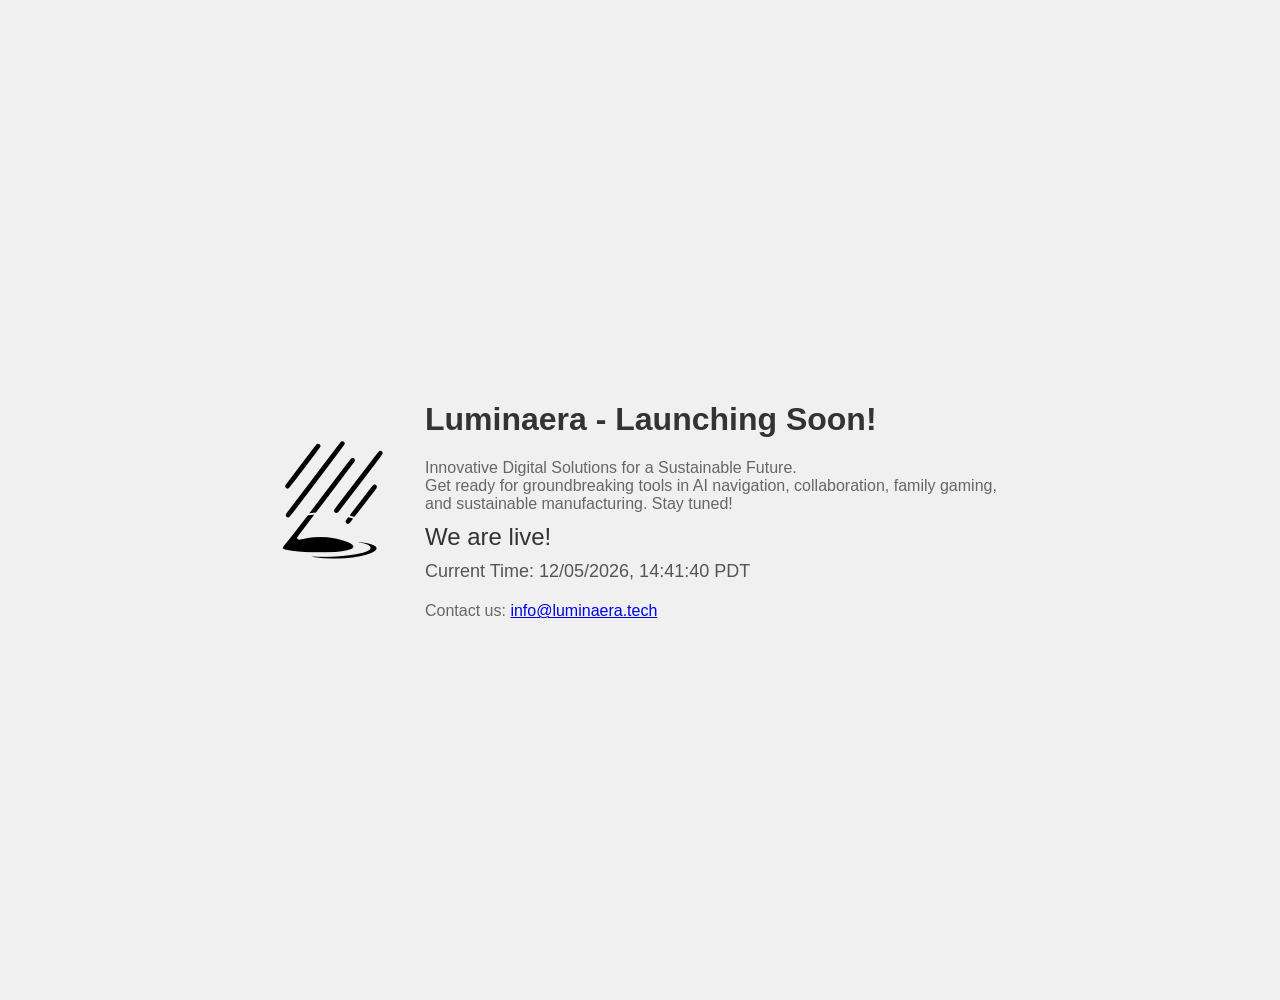
==== index.html @ 200f3d86 "Remove target time" ====
<!DOCTYPE html>
<html lang="en">
<head>
    <meta charset="UTF-8">
    <meta name="viewport" content="width=device-width, initial-scale=1.0">
    <title>Luminaera - Launching Soon!</title>
    <link rel="icon" type="image/x-icon" href="/favicon-32x32.ico" sizes="32x32">
    <link rel="apple-touch-icon" href="/favicon-128x128.ico" sizes="128x128">
    <style>
        body {
            font-family: Arial, sans-serif;
            text-align: center;
            padding: 50px;
            background-color: #f0f0f0;
            display: flex;
            align-items: center;
            justify-content: center;
            min-height: 100vh;
            margin: 0;
        }
        .container {
            display: flex;
            align-items: center;
            justify-content: center;
            max-width: 800px;
            width: 100%;
        }
        .logo {
            margin-right: 20px;
        }
        .content {
            text-align: left;
        }
        h1 {
            color: #333;
        }
        p {
            color: #666;
            max-width: 600px;
            margin: 0;
        }
        #countdown {
            font-size: 24px;
            margin: 10px 0;
            color: #333;
        }
        #current-time {
            font-size: 18px;
            color: #555;
            margin: 10px 0;
        }
        .contact {
            margin-top: 20px;
        }
    </style>
</head>
<body>
    <div class="container">
        <div class="logo">
            <img src="/logo.png" alt="Luminaera Logo" width="150" height="150">
        </div>
        <div class="content">
            <h1>Luminaera - Launching Soon!</h1>
            <p>Innovative Digital Solutions for a Sustainable Future.</p>
            <p>Get ready for groundbreaking tools in AI navigation, collaboration, family gaming, and sustainable manufacturing. Stay tuned!</p>
            <div id="countdown"></div>
            <div id="current-time"></div>
            <div class="contact">
                <p>Contact us: <a href="mailto:info@luminaera.tech">info@luminaera.tech</a></p>
            </div>
        </div>
    </div>

    <script>
        const launchDate = new Date("2025-11-10T00:00:00").getTime();
        const countdownElement = document.getElementById("countdown");
        const currentTimeElement = document.getElementById("current-time");

        const updateCountdown = () => {
            const now = new Date().getTime();
            const distance = launchDate - now;

            const days = Math.floor(distance / (1000 * 60 * 60 * 24));
            const hours = Math.floor((distance % (1000 * 60 * 60 * 24)) / (1000 * 60 * 60));
            const minutes = Math.floor((distance % (1000 * 60 * 60)) / (1000 * 60));
            const seconds = Math.floor((distance % (1000 * 60)) / 1000);

            countdownElement.innerHTML = `Launching in ${days}d ${hours}h ${minutes}m ${seconds}s`;

            if (distance < 0) {
                clearInterval(countdownInterval);
                countdownElement.innerHTML = "We are live!";
            }

            const currentDate = new Date();
            const options = { 
                year: 'numeric', 
                month: '2-digit', 
                day: '2-digit', 
                hour: '2-digit', 
                minute: '2-digit', 
                second: '2-digit', 
                hour12: false, 
                timeZone: 'America/Los_Angeles' 
            };
            const formattedDate = new Intl.DateTimeFormat('en-US', options).format(currentDate);
            currentTimeElement.innerHTML = `Current Time: ${formattedDate} PDT`;
        };

        const countdownInterval = setInterval(updateCountdown, 1000);
        updateCountdown();
    </script>
</body>
</html>
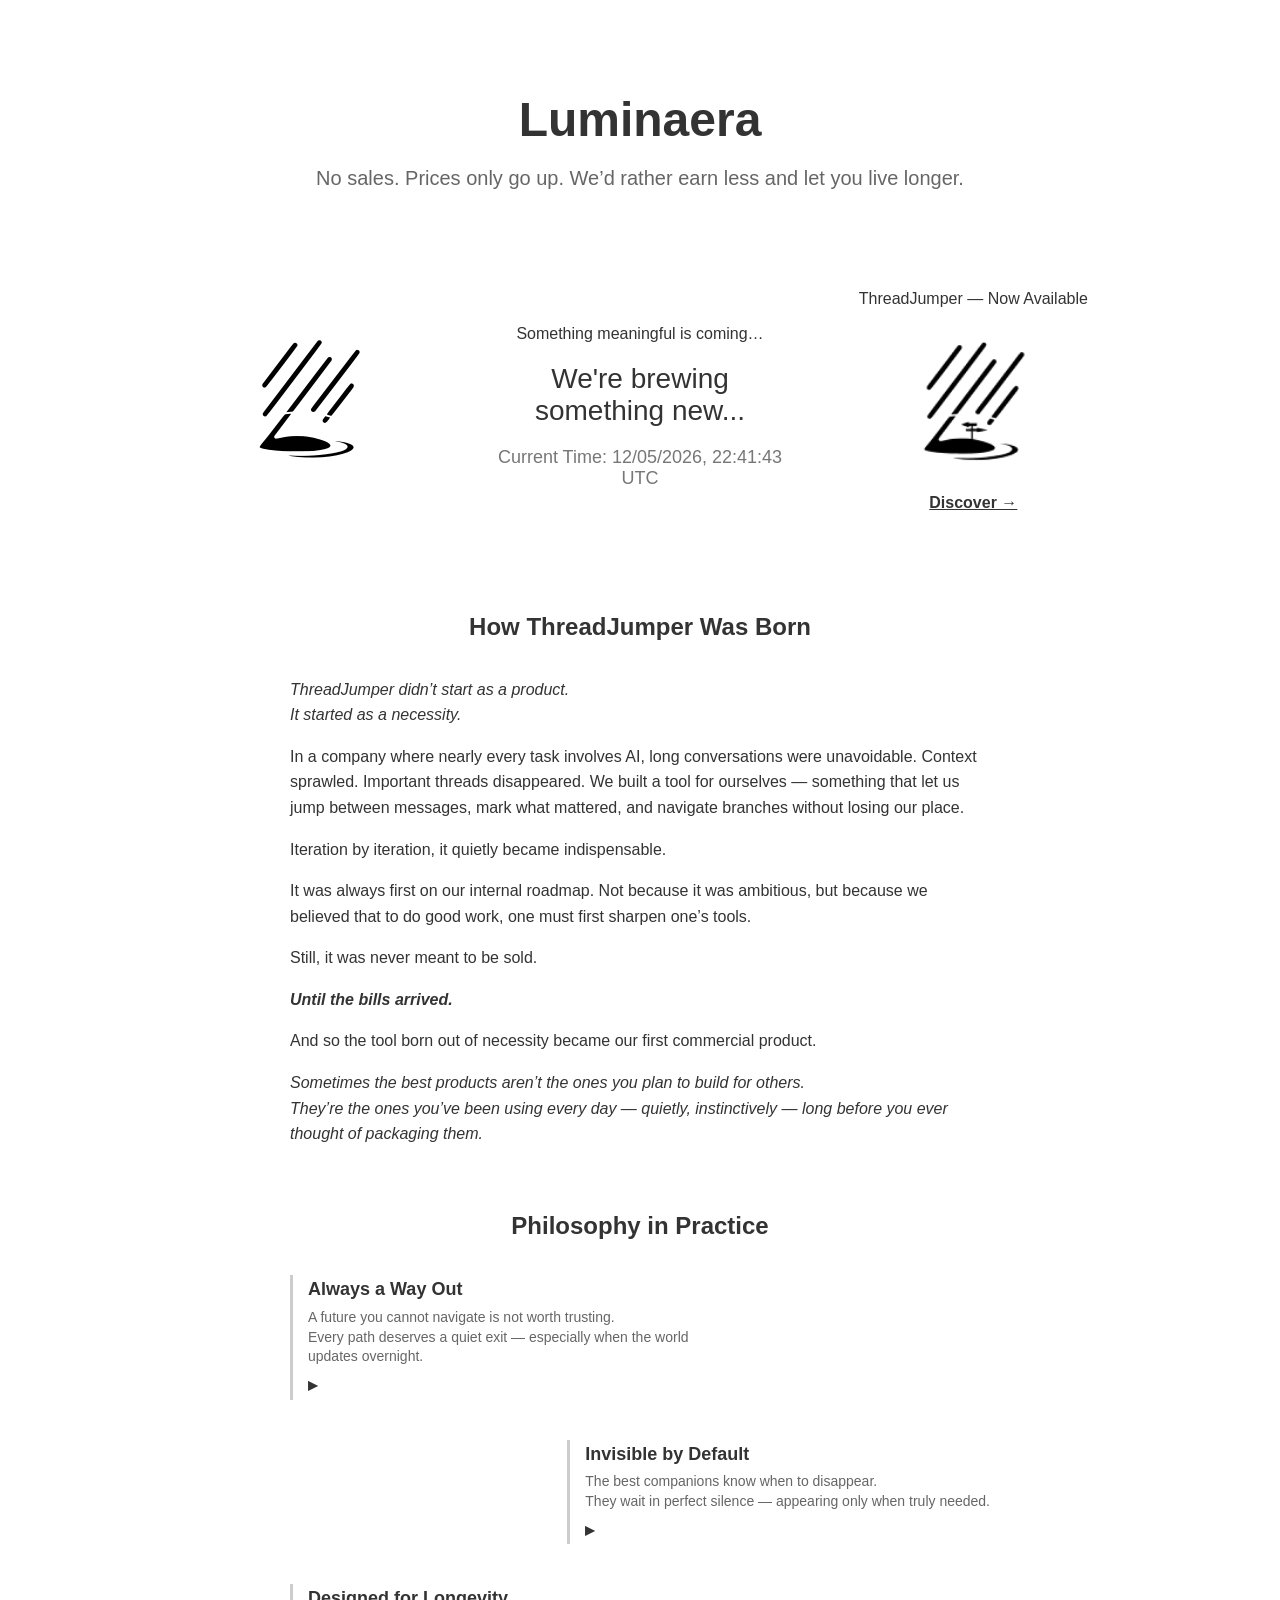
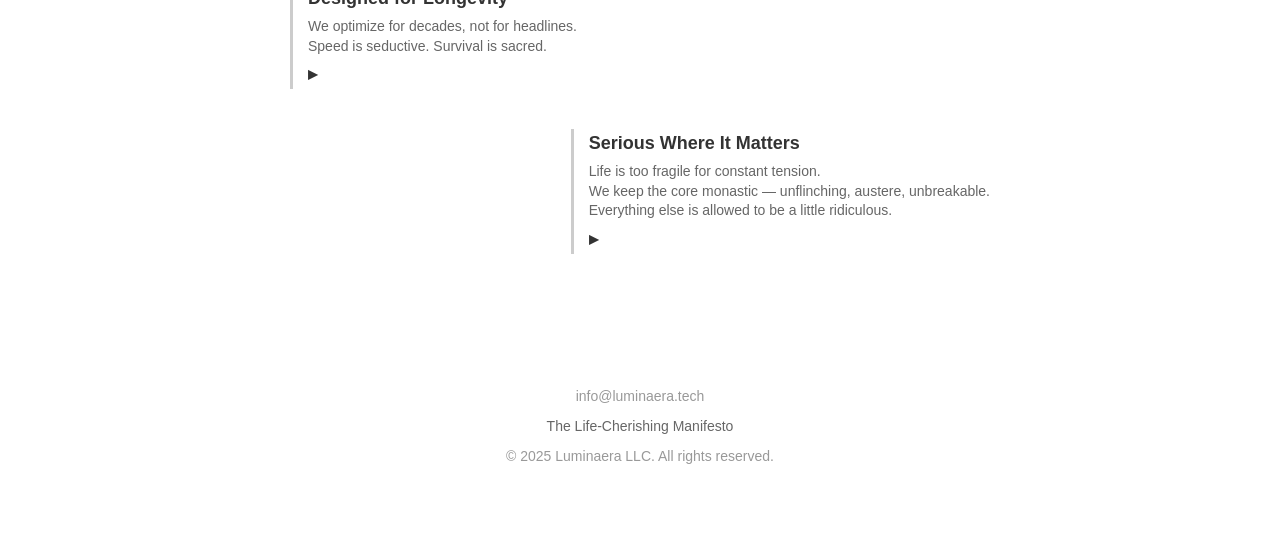
==== commit 39932929: "Add files via upload feat: launch Luminaera website with ThreadJumper" ====
--- a/index.html
+++ b/index.html
@@ -1,114 +1,422 @@
-<!DOCTYPE html>
-<html lang="en">
-<head>
-    <meta charset="UTF-8">
-    <meta name="viewport" content="width=device-width, initial-scale=1.0">
-    <title>Luminaera - Launching Soon!</title>
-    <link rel="icon" type="image/x-icon" href="/favicon-32x32.ico" sizes="32x32">
-    <link rel="apple-touch-icon" href="/favicon-128x128.ico" sizes="128x128">
-    <style>
-        body {
-            font-family: Arial, sans-serif;
-            text-align: center;
-            padding: 50px;
-            background-color: #f0f0f0;
-            display: flex;
-            align-items: center;
-            justify-content: center;
-            min-height: 100vh;
-            margin: 0;
-        }
-        .container {
-            display: flex;
-            align-items: center;
-            justify-content: center;
-            max-width: 800px;
-            width: 100%;
-        }
-        .logo {
-            margin-right: 20px;
-        }
-        .content {
-            text-align: left;
-        }
-        h1 {
-            color: #333;
-        }
-        p {
-            color: #666;
-            max-width: 600px;
-            margin: 0;
-        }
-        #countdown {
-            font-size: 24px;
-            margin: 10px 0;
-            color: #333;
-        }
-        #current-time {
-            font-size: 18px;
-            color: #555;
-            margin: 10px 0;
-        }
-        .contact {
-            margin-top: 20px;
-        }
-    </style>
-</head>
-<body>
-    <div class="container">
-        <div class="logo">
-            <img src="/logo.png" alt="Luminaera Logo" width="150" height="150">
-        </div>
-        <div class="content">
-            <h1>Luminaera - Launching Soon!</h1>
-            <p>Innovative Digital Solutions for a Sustainable Future.</p>
-            <p>Get ready for groundbreaking tools in AI navigation, collaboration, family gaming, and sustainable manufacturing. Stay tuned!</p>
-            <div id="countdown"></div>
-            <div id="current-time"></div>
-            <div class="contact">
-                <p>Contact us: <a href="mailto:info@luminaera.tech">info@luminaera.tech</a></p>
-            </div>
-        </div>
-    </div>
-
-    <script>
-        const launchDate = new Date("2025-11-10T00:00:00").getTime();
-        const countdownElement = document.getElementById("countdown");
-        const currentTimeElement = document.getElementById("current-time");
-
-        const updateCountdown = () => {
-            const now = new Date().getTime();
-            const distance = launchDate - now;
-
-            const days = Math.floor(distance / (1000 * 60 * 60 * 24));
-            const hours = Math.floor((distance % (1000 * 60 * 60 * 24)) / (1000 * 60 * 60));
-            const minutes = Math.floor((distance % (1000 * 60 * 60)) / (1000 * 60));
-            const seconds = Math.floor((distance % (1000 * 60)) / 1000);
-
-            countdownElement.innerHTML = `Launching in ${days}d ${hours}h ${minutes}m ${seconds}s`;
-
-            if (distance < 0) {
-                clearInterval(countdownInterval);
-                countdownElement.innerHTML = "We are live!";
-            }
-
-            const currentDate = new Date();
-            const options = { 
-                year: 'numeric', 
-                month: '2-digit', 
-                day: '2-digit', 
-                hour: '2-digit', 
-                minute: '2-digit', 
-                second: '2-digit', 
-                hour12: false, 
-                timeZone: 'America/Los_Angeles' 
-            };
-            const formattedDate = new Intl.DateTimeFormat('en-US', options).format(currentDate);
-            currentTimeElement.innerHTML = `Current Time: ${formattedDate} PDT`;
-        };
-
-        const countdownInterval = setInterval(updateCountdown, 1000);
-        updateCountdown();
-    </script>
-</body>
-</html>
+<!DOCTYPE html>
+<html lang="en">
+<head>
+    <meta charset="UTF-8">
+    <meta name="viewport" content="width=device-width, initial-scale=1.0">
+    <title>Luminaera</title>
+    <link rel="icon" type="image/x-icon" href="/favicon-32x32.ico" sizes="32x32">
+    <link rel="apple-touch-icon" href="/favicon-128x128.ico" sizes="128x128">
+    <style>
+        body {
+            font-family: Arial, sans-serif;
+            background: #fff;
+            color: #333;
+            margin: 0;
+            padding: 0;
+            min-height: 100vh;
+            position: relative;
+            overflow-x: hidden;
+        }
+        .rain {
+            position: fixed;
+            width: 2px;
+            height: 80px;
+            background: linear-gradient(transparent, rgba(0,0,0,0.6));
+            transform: rotate(40deg);
+            animation: fallDiagonal linear infinite;
+        }
+        @keyframes fallDiagonal {
+            0% { transform: translate(0, -100px) rotate(40deg); opacity: 0; }
+            10% { opacity: 0.6; }
+            100% { transform: translate(-500px, 120vh) rotate(40deg); opacity: 0; }
+        }
+        .rainbow {
+            position: fixed;
+            top: -5%;
+            left: 100%;
+            transform: translateX(-50%);
+            width: 300vmax;
+            height: 300vmax;
+            border-radius: 50%;
+            background: radial-gradient(
+                circle at center,
+                transparent 60%,
+                rgba(255,0,255,0.08) 61%,
+                rgba(0,0,255,0.08) 63%,
+                rgba(0,255,255,0.08) 65%,
+                rgba(0,255,0,0.08) 67%,
+                rgba(255,255,0,0.08) 69%,
+                rgba(255,165,0,0.08) 71%,
+                rgba(255,0,0,0.08) 73%,
+                transparent 75%
+            );
+            opacity: 0;
+            filter: blur(4px);
+            pointer-events: none;
+            z-index: 1;
+            transition: opacity 4s ease-in-out;
+        }
+        .container {
+            max-width: 1000px;
+            margin: 0 auto;
+            padding: 60px 20px;
+            text-align: center;
+            position: relative;
+            z-index: 2;
+        }
+        h1 { font-size: 48px; margin-bottom: 10px; }
+        .slogan { font-size: 20px; color: #666; margin: 20px 0; cursor: pointer; }
+        .three-column {
+            display: flex;
+            justify-content: space-around;
+            align-items: center;
+            margin: 60px 0;
+        }
+        .column { flex: 1; padding: 20px; }
+        .logo img { width: 150px; height: 150px; }
+        #countdown { font-size: 28px; margin: 20px 0; color: #333; }
+        #current-time { font-size: 18px; color: #777; }
+        .story, .philosophy {
+            max-width: 700px;
+            margin: 60px auto;
+            text-align: left;
+            line-height: 1.6;
+            margin-bottom: 1.2em;
+        }
+        .story h2, .philosophy h2 { text-align: center; margin-bottom: 30px; }
+        .footer {
+            margin-top: 80px;
+            padding: 20px;
+            color: #999;
+            font-size: 14px;
+        }
+        .footer a { color: #666; text-decoration: none; margin: 0 10px; }
+        .footer a:hover { text-decoration: underline; }
+        @media (max-width: 768px) { 
+            .three-column { flex-direction: column; }
+            h1 { font-size: 36px; }
+        }
+        .philosophy details { 
+            margin-bottom: 20px; 
+            border-left: 3px solid #ccc;
+            padding-left: 15px;
+            cursor: pointer;
+        }
+        .philosophy summary {
+            font-weight: bold;
+            font-size: 18px;
+            list-style: none;
+            outline: none;
+            display: flex;
+            flex-direction: column;
+            gap: 4px;
+        }
+        .philosophy summary span {
+            font-weight: normal;
+            color: #666;
+            font-size: 14px;
+            display: block;
+        }
+        .philosophy summary::-webkit-details-marker { display:none; }
+        .philosophy p { margin: 10px 0 0 0; }
+        .philosophy-grid {
+            display: flex;
+            flex-direction: column;
+            gap: 20px;
+        }
+        .philo-left { align-self: flex-start; max-width: 60%; }
+        .philo-right { align-self: flex-end; max-width: 60%; }
+        .philosophy details {
+            border-left: 3px solid #ccc;
+            padding-left: 15px;
+            cursor: pointer;
+            position: relative;
+        }
+        .philosophy summary {
+            font-weight: bold;
+            font-size: 18px;
+            list-style: none;
+            outline: none;
+            display: flex;
+            flex-direction: column;
+            gap: 4px;
+        }
+        .philosophy summary::-webkit-details-marker { display:none; }
+        .philosophy summary span {
+            font-weight: normal;
+            color: #666;
+            font-size: 14px;
+            display: block;
+            line-height: 1.4;
+        }
+        .philo-content {
+            margin-top: 10px;
+            text-align: left;
+        }
+        .arrow {
+            display: inline-block;
+            transition: transform 0.3s ease;
+            font-style: normal;
+        }
+        details[open] .arrow {
+            transform: rotate(90deg);
+        }
+        @media (max-width: 768px) {
+            .philo-left, .philo-right { align-self: center; max-width: 90%; }
+        }
+    </style>
+</head>
+<body onload="generateRain()">
+    <div class="container">
+        <h1>Luminaera</h1>
+        <div class="slogan" onclick="document.getElementById('philosophy').scrollIntoView({behavior: 'smooth'});">Loading wisdom...</div>
+
+        <div class="three-column">
+            <div class="column logo">
+                <img src="./logo.png" alt="Luminaera Logo">
+            </div>
+            <div class="column">
+                <p>Something meaningful is coming…</p>
+                <div id="countdown"></div>
+                <div id="current-time"></div>
+            </div>
+            <div class="column logo" id="threadjumper-column">
+                <p style="margin-top: 20px;">ThreadJumper — Now Available</p>
+                <img src="./threadjumper-logo.png" alt="ThreadJumper Logo">
+                <p><a href="https://microsoftedge.microsoft.com/addons/detail/luminaera-threadjumper/alkmhaijoeamonhhlclinclopbpaaggp" style="color:#333; font-weight:bold;">Discover →</a></p>
+            </div>
+        </div>
+
+        <div class="story" id="story">
+            <h2>How ThreadJumper Was Born</h2>
+            <p><em>ThreadJumper didn’t start as a product.<br>It started as a necessity.</em></p>
+            <p>In a company where nearly every task involves AI, long conversations were unavoidable. Context sprawled. Important threads disappeared. We built a tool for ourselves — something that let us jump between messages, mark what mattered, and navigate branches without losing our place.</p>
+            <p>Iteration by iteration, it quietly became indispensable.</p>
+            <p>It was always first on our internal roadmap. Not because it was ambitious, but because we believed that to do good work, one must first sharpen one’s tools.</p>
+            <p>Still, it was never meant to be sold.</p>
+            <p><em><b>Until the bills arrived.</b></em></p>
+            <p>And so the tool born out of necessity became our first commercial product.</p>
+            <p><em>Sometimes the best products aren’t the ones you plan to build for others.<br>They’re the ones you’ve been using every day — quietly, instinctively — long before you ever thought of packaging them.</em></p>
+        </div>
+
+        <!-- 改为折叠式三层哲学 -->
+        <div class="philosophy" id="philosophy">
+        <h2>Philosophy in Practice</h2>
+
+            <div class="philosophy-grid">
+
+                <details class="philo-left">
+                    <summary>
+                        <strong>Always a Way Out</strong>
+                        <span>
+                            A future you cannot navigate is not worth trusting.<br>
+                            Every path deserves a quiet exit — especially when the world updates overnight.
+                        </span>
+                        <i class="arrow">▸</i>
+                    </summary>
+                    <div class="philo-content">
+                        <p>ThreadJumper evolves from manual workflows to automation — never fully replacing them.</p>
+                        <p>If Pro remark positioning breaks due to an AI site update, you can still:</p>
+                        <ul>
+                            <li>Alt + M to open the remark list</li>
+                            <li><b>One-click</b> copy the remark text to clipboard</li>
+                            <li>Ctrl + F and paste to locate instantly</li>
+                        </ul>
+                        <p>Efficiency dips slightly, but your work never stops. We’d rather you lose a few seconds than lose your flow — especially during the inevitable gap between site updates and store reviews.</p>
+                        <p>The same logic applies to super positioning, remark editing, and every critical path.</p>
+                        <p>We’re probably obsessive about safety.  
+                        But with ThreadJumper, you’re never truly stuck.  
+                        There’s always a way out.  
+                        You just might not have noticed it yet.</p>
+                    </div>
+                </details>
+
+                <details class="philo-right">
+                    <summary>
+                        <strong>Invisible by Default</strong>
+                        <span>
+                            The best companions know when to disappear.<br>
+                            They wait in perfect silence — appearing only when truly needed.
+                        </span>
+                        <i class="arrow">▸</i>
+                    </summary>
+                    <div class="philo-content">
+                        <p>We hate noisy tools. ThreadJumper stays completely silent unless you call it.</p>
+                        <p>No floating panels, no badge counters, no unsolicited interruptions.</p>
+                        <p>When you open a supported AI page, it places a small “I’m here” in the top-right corner — not to demand attention, but to quietly reassure you that it’s ready when you are.</p>
+                        <p>If that message is missing, you’ll know something’s off: refresh the page, or reinstall (remember to export your data first).</p>
+                        <p>And if an official update temporarily breaks visibility, don’t worry — Alt + M is always waiting in the shadows, ready to be summoned.</p>
+                        <p>We’re probably a bit obsessive about staying out of your way.  
+                        But that’s the point: the tool should serve you, not the other way around.</p>
+                    </div>
+                </details>
+
+                <details class="philo-left">
+                    <summary>
+                        <strong>Designed for Longevity</strong>
+                        <span>
+                            We optimize for decades, not for headlines.<br>
+                            Speed is seductive. Survival is sacred.
+                        </span>
+                        <i class="arrow">▸</i>
+                    </summary>
+                    <div class="philo-content">
+                        <p>We don’t chase benchmarks. We chase decades.</p>
+                        <p>ThreadJumper’s core navigation algorithm is deliberately conservative: it prioritizes universality and durability over raw speed. It’s designed to survive frequent AI site updates — the kind that break flashier solutions overnight.</p>
+                        <p>Faster methods come later, always layered on top of the proven, slow-but-unbreakable foundation. If the fast path fails, the reliable one is still there, waiting.</p>
+                        <p>We call it the turtle strategy.</p>
+                        <p>Slow, stubborn, and annoyingly hard to kill.</p>
+                        <p>Because in the end, the tools that last longest are the ones that stay with you longest.</p>
+                    </div>
+                </details>
+
+                <details class="philo-right">
+                    <summary>
+                        <strong>Serious Where It Matters</strong>
+                        <span>
+                            Life is too fragile for constant tension.<br>
+                            We keep the core monastic — unflinching, austere, unbreakable.<br>
+                            Everything else is allowed to be a little ridiculous.
+                        </span>
+                        <i class="arrow">▸</i>
+                    </summary>
+                    <div class="philo-content">
+                        <p>ThreadJumper follows the same rule.</p>
+                        <p>Every life-or-death feature — navigation, fallbacks, data integrity — is treated with monastic seriousness: no shortcuts, no compromises, no tolerance for failure.</p>
+                        <p>Everything non-critical, however, is fair game for small pranks.</p>
+                        <p>Yes, we hid a couple of completely free keys in the corners.</p>
+                        <p>They do nothing dramatic — just a quiet smile for the curious.</p>
+                        <p>Finding them is optional. Missing them costs nothing.</p>
+                        <p>Our goal is to slip a small crack of light into the endless boredom of daily life.</p>
+                        <p>Nothing more.</p>
+                    </div>
+                </details>
+
+            </div>
+        </div>
+
+        <div class="footer">
+            <p>info@luminaera.tech</p>
+            <p>
+                <a href="https://bafybeihmbgzn33u3rhgeop2yk5cilk7rebw3gwdzo7u32lx6i4oa5tjfpa.ipfs.w3s.link/even-hades-knew.html" target="_blank">The Life-Cherishing Manifesto</a>
+            </p>
+            <p>© 2025 Luminaera LLC. All rights reserved.</p>
+        </div>
+    </div>
+
+    <script>
+        // 原有 JS 保留
+        const slogans = [
+            "We build tools we can't live without — then reluctantly share them.",
+            "Good things take time. Great things take longer.",
+            "No sales. Prices only go up. We’d rather earn less and let you live longer.",
+            "The best products are often the ones you didn't plan to sell.",
+            "We cherish life — yours and ours."
+        ];
+        document.querySelector('.slogan').textContent = slogans[Math.floor(Math.random() * slogans.length)];
+        document.querySelectorAll('.slogan').forEach(slogan => {
+            slogan.style.cursor = 'pointer';
+            slogan.addEventListener('click', () => {
+                const text = slogan.textContent.trim();
+
+                if (text.includes("reluctantly share them") || text.includes("didn't plan to sell")) {
+                    document.getElementById('story').scrollIntoView({ behavior: 'smooth' });
+                    const column = document.getElementById('threadjumper-column');
+                    if (column) {
+                        // 立即消失
+                        column.style.opacity = '0';
+                        column.style.transition = 'opacity 0.5s ease';
+
+                        // 10秒后淡回
+                        setTimeout(() => {
+                            column.style.opacity = '1';
+                        }, 10000);
+                    }
+                }
+
+                if (text.includes("Great things take longer")) {
+                    const details = document.querySelector('.philosophy details:nth-of-type(3)');
+                    details.scrollIntoView({ behavior: 'smooth' });
+                    details.open = true;
+                }
+
+                if (text.includes("live longer") || text.includes("cherish life")) {
+                    document.querySelector('.footer').scrollIntoView({ behavior: 'smooth' });
+                    const manifesto = document.querySelector('.footer a[href*="hades"]');
+                    if (manifesto) {
+                        manifesto.style.fontSize = '36px';
+                        manifesto.style.transition = 'font-size 0.5s';
+                        setTimeout(() => manifesto.style.fontSize = '14px', 2000);
+                    }
+                }
+            });
+        });
+
+
+        const launchDate = new Date("2026-04-01T00:00:00").getTime();
+        const countdownElement = document.getElementById("countdown");
+        const updateCountdown = () => {
+            const now = new Date().getTime();
+            const distance = launchDate - now;
+            const days = Math.floor(distance / (1000 * 60 * 60 * 24));
+            const hours = Math.floor((distance % (1000 * 60 * 60 * 24)) / (1000 * 60 * 60));
+            const minutes = Math.floor((distance % (1000 * 60 * 60)) / (1000 * 60));
+            const seconds = Math.floor((distance % (1000 * 60)) / 1000);
+            countdownElement.innerHTML = `${days}d ${hours}h ${minutes}m ${seconds}s<br><small>Estimated: April 2026</small>`;
+            if (distance < 0) {
+                clearInterval(interval);
+                countdownElement.innerHTML = "We're brewing something new...";
+            }
+        };
+        const interval = setInterval(updateCountdown, 1000);
+        updateCountdown();
+
+        const currentTimeElement = document.getElementById("current-time");
+        const updateCurrentTime = () => {
+            const now = new Date();
+            const options = { 
+                year: 'numeric', month: '2-digit', day: '2-digit',
+                hour: '2-digit', minute: '2-digit', second: '2-digit',
+                hour12: false,
+                timeZoneName: 'short'
+            };
+            currentTimeElement.innerHTML = `Current Time: ${new Intl.DateTimeFormat(undefined, options).format(now)}`;
+        };
+        setInterval(updateCurrentTime, 1000);
+        updateCurrentTime();
+
+        function generateRain() {           
+            setInterval(() => {
+                const rain = document.createElement('div');
+                rain.className = 'rain';
+                rain.style.left = Math.random() * 65 + 35 + '%';
+                rain.style.top = '-50px';
+                rain.style.height = Math.random() * 60 + 40 + 'px';
+                rain.style.opacity = Math.random() * 0.4 + 0.2;
+                rain.style.animationDuration = Math.random() * 2 + 3 + 's';
+                document.body.appendChild(rain);
+                setTimeout(() => { if (rain.parentNode) rain.remove(); }, 6000);
+            }, Math.random() * 2000 + 1500);
+        }
+
+        function createRainbow() {
+            const rainbow = document.createElement('div');
+            rainbow.className = 'rainbow';
+            document.body.appendChild(rainbow);
+            return rainbow;
+        }
+
+        generateRain();
+        let rainbowTimeout = null;
+        const RAINBOW_DELAY = 3000;
+        const rainbow = createRainbow();
+        function showRainbow() { rainbow.style.opacity = 0.5; }
+        function hideRainbow() { rainbow.style.opacity = 0; clearTimeout(rainbowTimeout); }
+        function resetRainbowTimer() { hideRainbow(); clearTimeout(rainbowTimeout); rainbowTimeout = setTimeout(showRainbow, RAINBOW_DELAY); }
+        window.addEventListener('mousemove', resetRainbowTimer);
+        window.addEventListener('click', resetRainbowTimer);
+        window.addEventListener('scroll', resetRainbowTimer);
+        resetRainbowTimer();
+    </script>
+</body>
+</html>
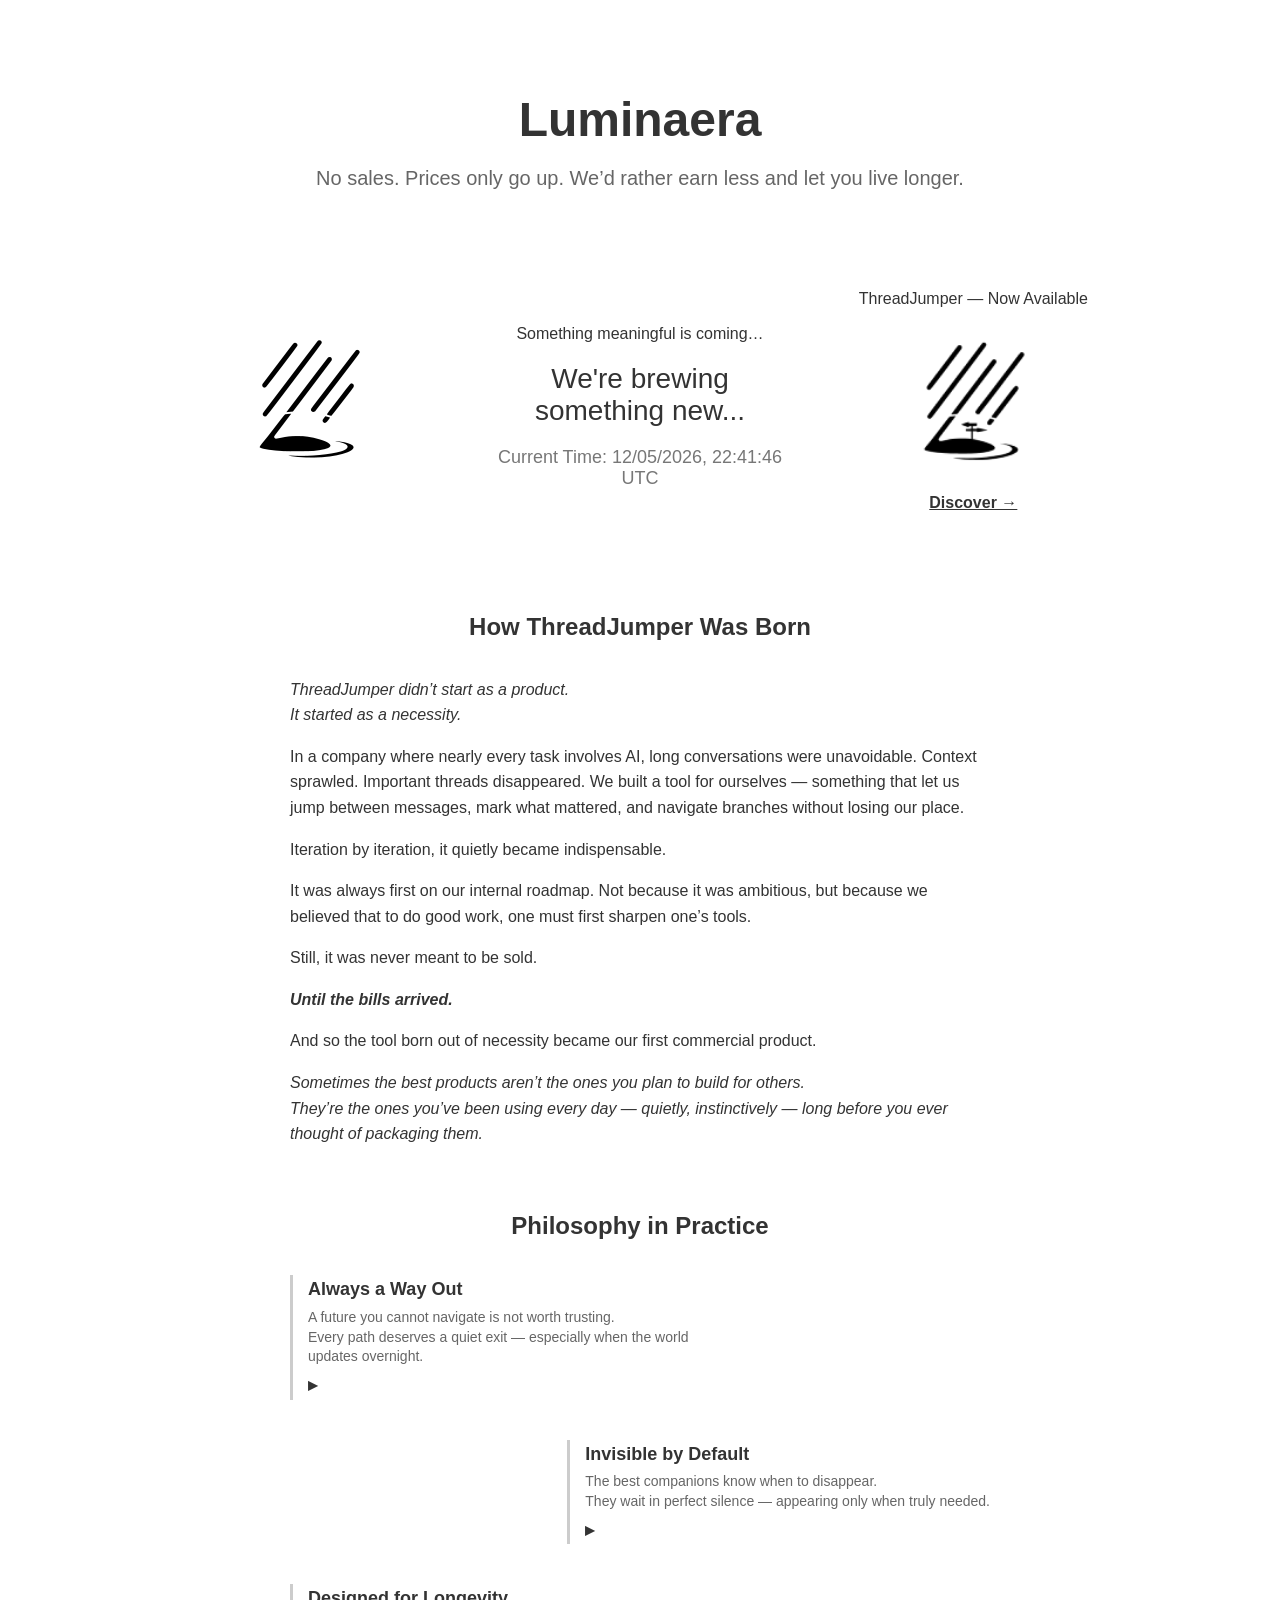
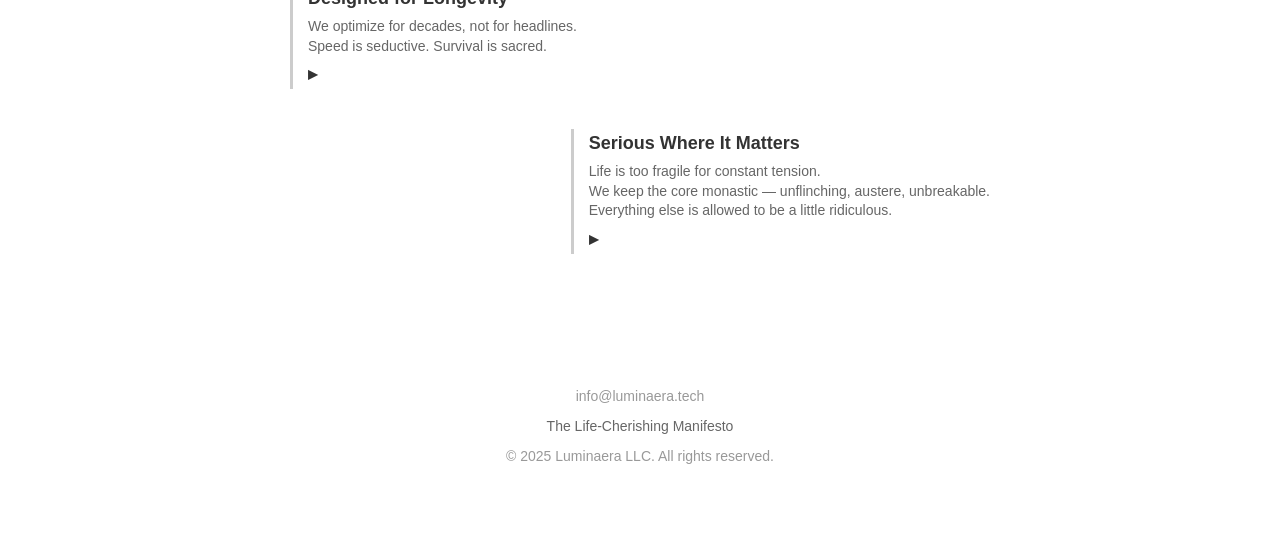
==== commit 395f9446: "Update index.html force light mode for consistent design" ====
--- a/index.html
+++ b/index.html
@@ -3,6 +3,7 @@
 <head>
     <meta charset="UTF-8">
     <meta name="viewport" content="width=device-width, initial-scale=1.0">
+    <meta name="color-scheme" content="light only">
     <title>Luminaera</title>
     <link rel="icon" type="image/x-icon" href="/favicon-32x32.ico" sizes="32x32">
     <link rel="apple-touch-icon" href="/favicon-128x128.ico" sizes="128x128">
@@ -420,3 +421,4 @@
     </script>
 </body>
 </html>
+
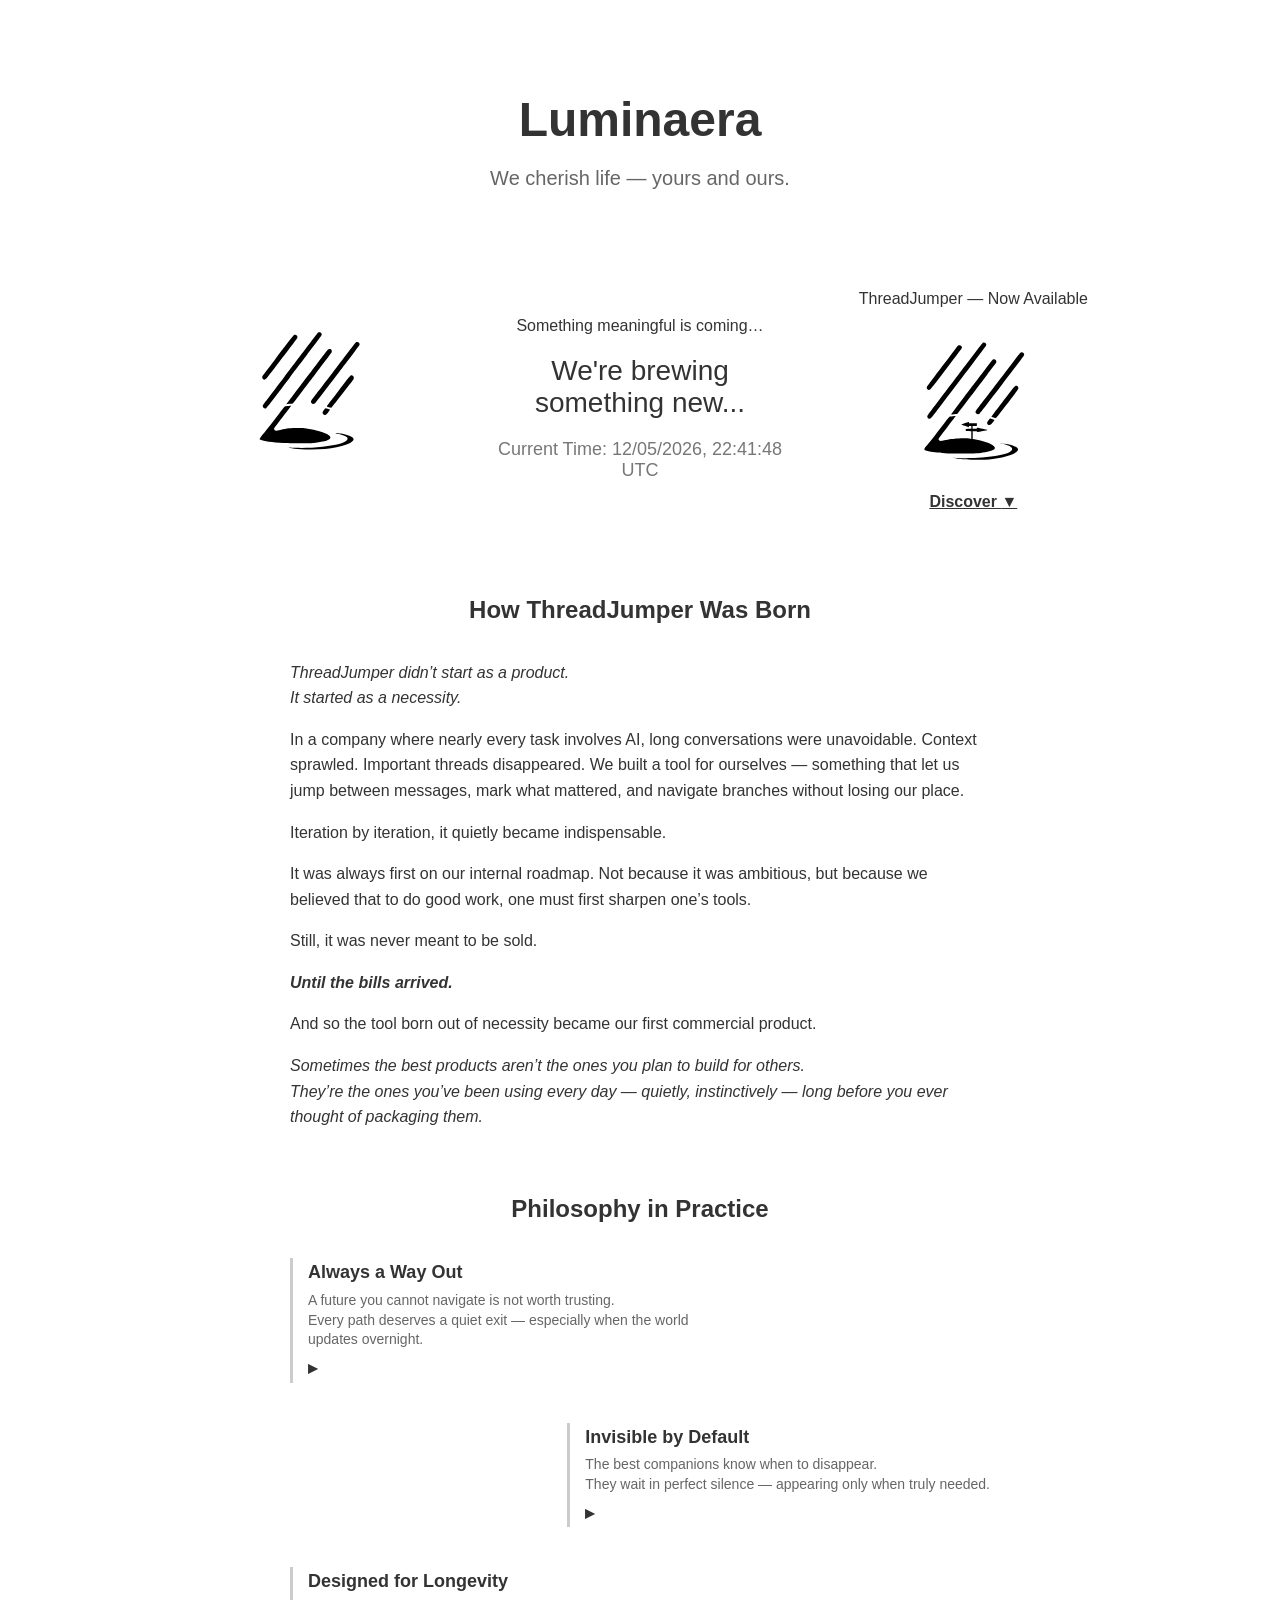
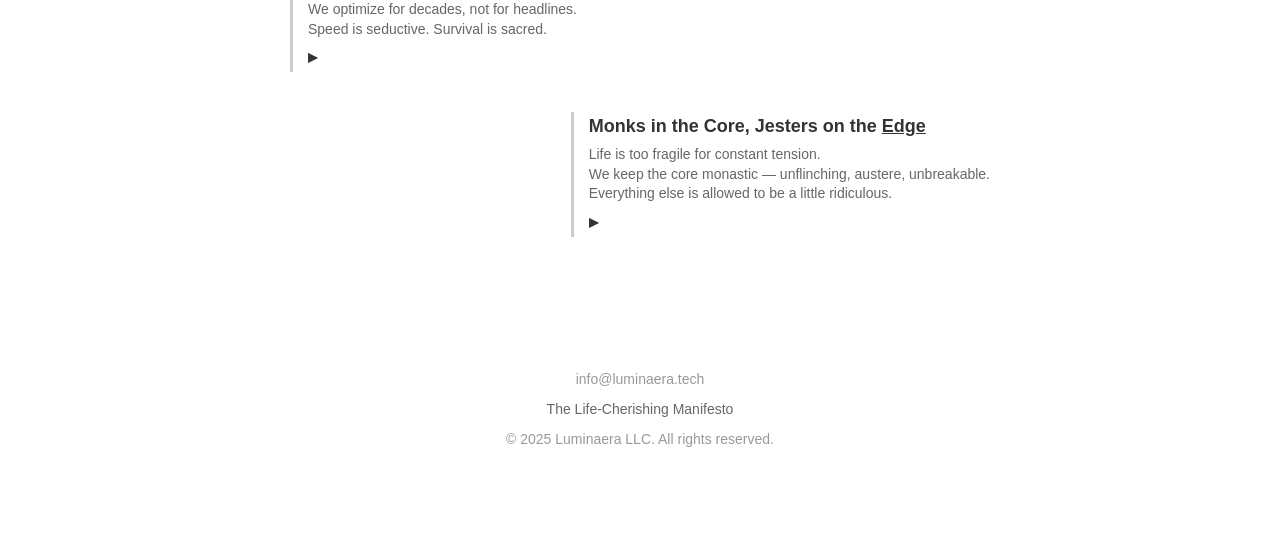
==== commit c4a18e4d: "Add files via upload :)" ====
--- a/index.html
+++ b/index.html
@@ -165,6 +165,27 @@
         @media (max-width: 768px) {
             .philo-left, .philo-right { align-self: center; max-width: 90%; }
         }
+        .edge-link {
+            position: relative;
+            display: inline-block;
+        }
+        .edge-link:hover::after {
+            content: "";
+            position: absolute;
+            left: 50%;
+            top: -40px;
+            transform: translateX(-50%);
+            width: 32px;
+            height: 32px;
+            background: url('./edge-icon.png') no-repeat center;
+            background-size: contain;
+            pointer-events: none;
+            animation: fadeIn 0.3s ease;
+        }
+        @keyframes fadeIn {
+            from { opacity: 0; top: -50px; }
+            to { opacity: 1; top: -40px; }
+        }
     </style>
 </head>
 <body onload="generateRain()">
@@ -174,7 +195,10 @@
 
         <div class="three-column">
             <div class="column logo">
-                <img src="./logo.png" alt="Luminaera Logo">
+                <picture>
+                    <source srcset="./logo.svg" type="image/svg+xml">
+                    <img src="./logo.png" alt="Luminaera Logo">
+                </picture>
             </div>
             <div class="column">
                 <p>Something meaningful is coming…</p>
@@ -183,8 +207,30 @@
             </div>
             <div class="column logo" id="threadjumper-column">
                 <p style="margin-top: 20px;">ThreadJumper — Now Available</p>
-                <img src="./threadjumper-logo.png" alt="ThreadJumper Logo">
-                <p><a href="https://microsoftedge.microsoft.com/addons/detail/luminaera-threadjumper/alkmhaijoeamonhhlclinclopbpaaggp" style="color:#333; font-weight:bold;">Discover →</a></p>
+                <picture>
+                    <source srcset="./threadjumper-logo.svg" type="image/svg+xml">
+                    <img src="./threadjumper-logo.png" alt="ThreadJumper Logo">
+                </picture>
+                <div style="margin-top: 15px;">
+                    <a href="javascript:void(0)" id="discover-link" style="color:#333; font-weight:bold;">
+                        Discover <span id="arrow">▼</span>
+                    </a>
+                    <div id="store-list" style="display:none; margin-top: 10px; text-align:center;">
+                        <p>
+                            <a href="https://microsoftedge.microsoft.com/addons/detail/luminaera-threadjumper/alkmhaijoeamonhhlclinclopbpaaggp" target="_blank" style="display:inline-flex; align-items:center; gap:8px;color:#333;" id="edge-store-link">
+                                <img src="./edge-icon.png" alt="Edge" style="width:20px; height:20px;" id="edge-icon">
+                                Get it on Microsoft Edge
+                            </a>
+                        </p>
+                        <p>
+                            <a href="https://threadjumper.luminaera.tech" target="_blank" style="display:inline-flex; align-items:center; gap:8px;color:#333;">
+                                <img src="./gumroad-icon.ico" alt="Gumroad"  style="width:20px; height:20px;">
+                                Buy Activation Key (Gumroad)
+                            </a>
+                        </p>
+                    </div>
+                </div>
+                <!--<p><a href="https://microsoftedge.microsoft.com/addons/detail/luminaera-threadjumper/alkmhaijoeamonhhlclinclopbpaaggp" style="color:#333; font-weight:bold;">Discover →</a></p>-->
             </div>
         </div>
 
@@ -273,7 +319,7 @@
 
                 <details class="philo-right">
                     <summary>
-                        <strong>Serious Where It Matters</strong>
+                        <strong>Monks in the Core, Jesters on the <a href="https://microsoftedge.microsoft.com/addons/detail/luminaera-threadjumper/alkmhaijoeamonhhlclinclopbpaaggp" class="edge-link" target="_blank" style="color:#333;">Edge</a></strong>
                         <span>
                             Life is too fragile for constant tension.<br>
                             We keep the core monastic — unflinching, austere, unbreakable.<br>
@@ -386,6 +432,31 @@
         setInterval(updateCurrentTime, 1000);
         updateCurrentTime();
 
+        document.getElementById("discover-link").addEventListener("click", function(e) {
+            e.preventDefault();
+            const list = document.getElementById("store-list");
+            const arrow = document.getElementById("arrow");
+            if (list.style.display === "none" || list.style.display === "") {
+                list.style.display = "block";
+                arrow.textContent = "▲";
+            } else {
+                list.style.display = "none";
+                arrow.textContent = "▼";
+            }
+        });
+
+        // 检测是否 Edge 浏览器，若是则高亮 Edge 链接
+        function isEdgeBrowser() {
+            return navigator.userAgent.indexOf("Edg/") > -1;
+        }
+
+        if (isEdgeBrowser()) {
+            document.getElementById("edge-icon").style.width = "32px";
+            document.getElementById("edge-icon").style.height = "32px";
+            document.getElementById("edge-store-link").style.fontWeight = "bold";
+            document.getElementById("edge-store-link").style.fontSize = "18px";
+        }
+
         function generateRain() {           
             setInterval(() => {
                 const rain = document.createElement('div');
@@ -411,7 +482,7 @@
         let rainbowTimeout = null;
         const RAINBOW_DELAY = 3000;
         const rainbow = createRainbow();
-        function showRainbow() { rainbow.style.opacity = 0.5; }
+        function showRainbow() { rainbow.style.opacity = 0.6; }
         function hideRainbow() { rainbow.style.opacity = 0; clearTimeout(rainbowTimeout); }
         function resetRainbowTimer() { hideRainbow(); clearTimeout(rainbowTimeout); rainbowTimeout = setTimeout(showRainbow, RAINBOW_DELAY); }
         window.addEventListener('mousemove', resetRainbowTimer);
@@ -421,4 +492,3 @@
     </script>
 </body>
 </html>
-
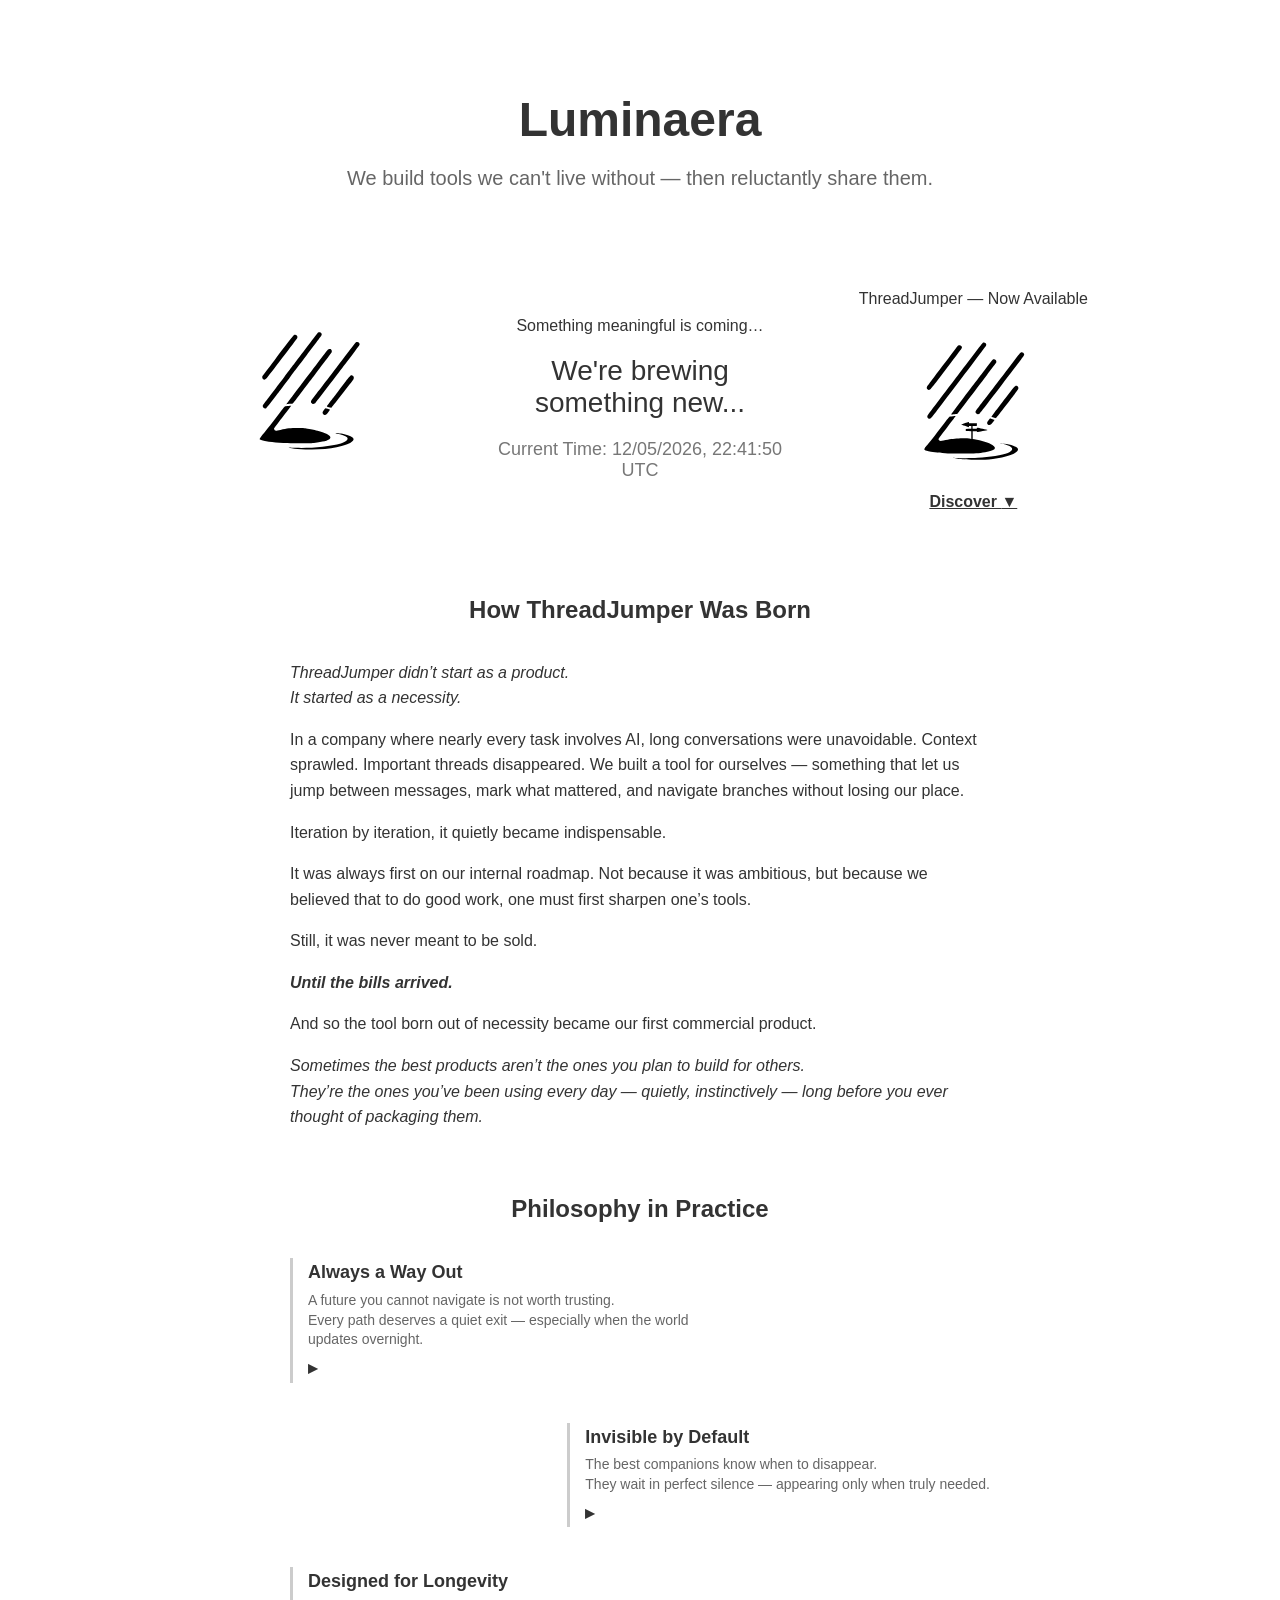
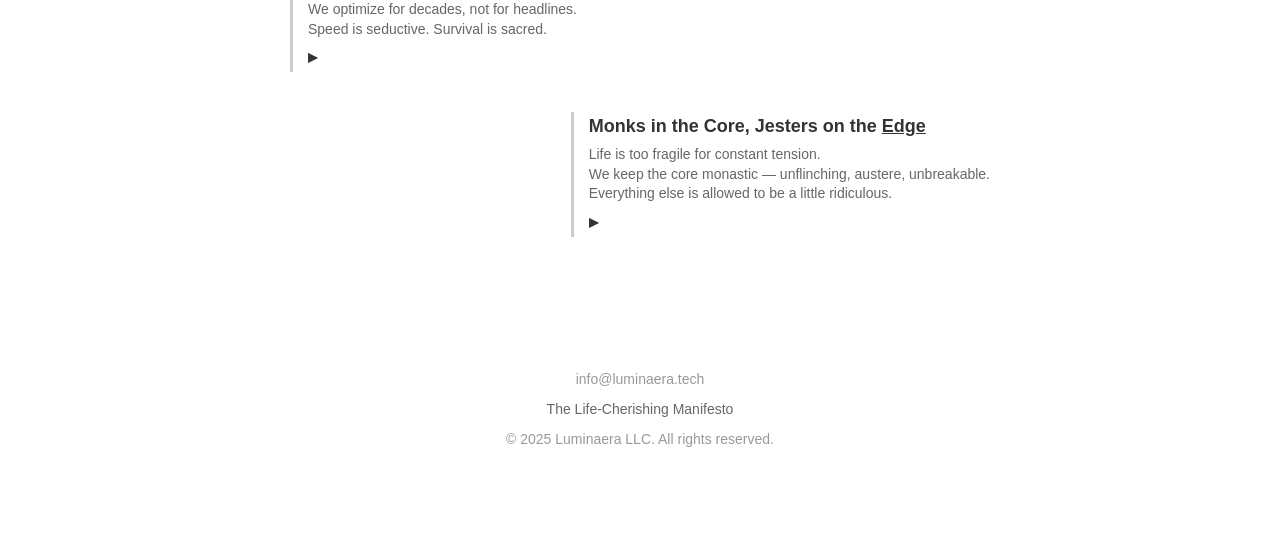
==== commit 497f0645: "Update index.html Cloudflare Web Analytics" ====
--- a/index.html
+++ b/index.html
@@ -490,5 +490,7 @@
         window.addEventListener('scroll', resetRainbowTimer);
         resetRainbowTimer();
     </script>
+    <!-- Cloudflare Web Analytics --><script defer src='https://static.cloudflareinsights.com/beacon.min.js' data-cf-beacon='{"token": "241bef231e1a4259b9d2c455c3a631e1"}'></script><!-- End Cloudflare Web Analytics -->
 </body>
 </html>
+
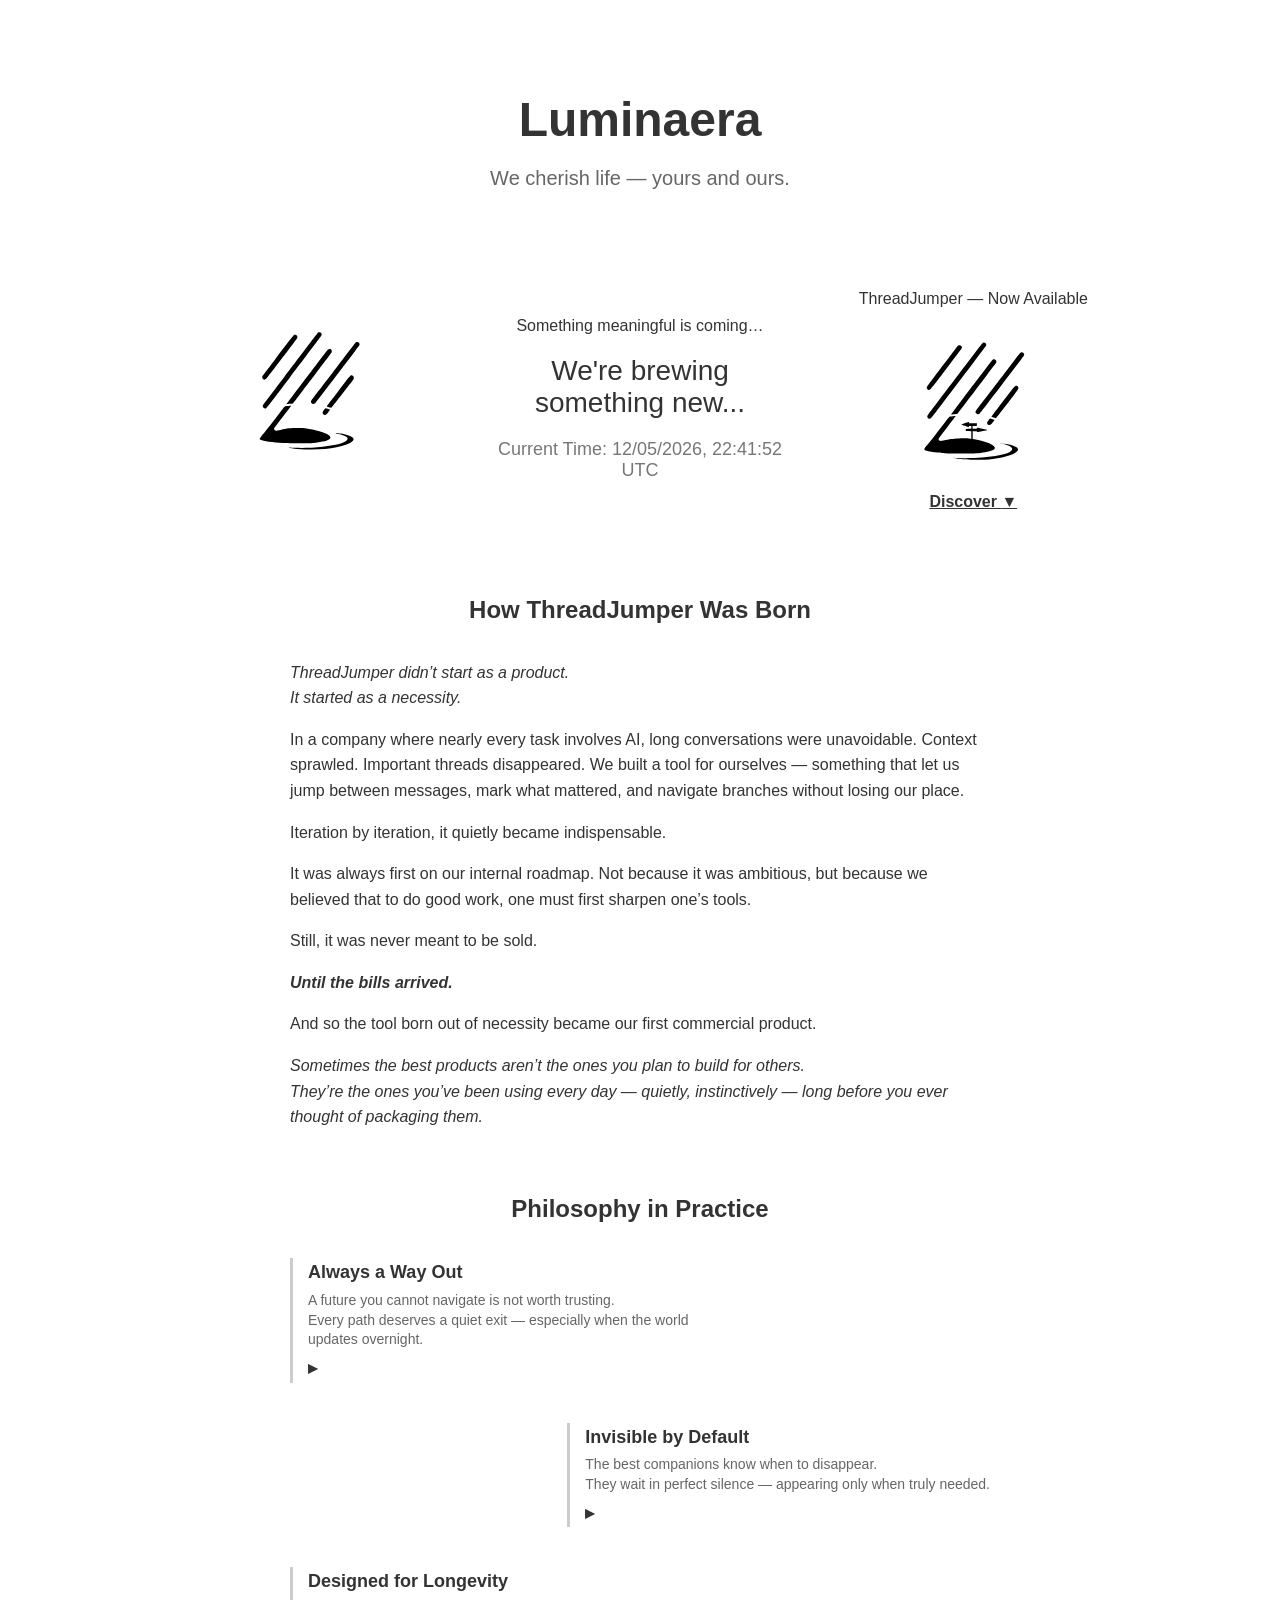
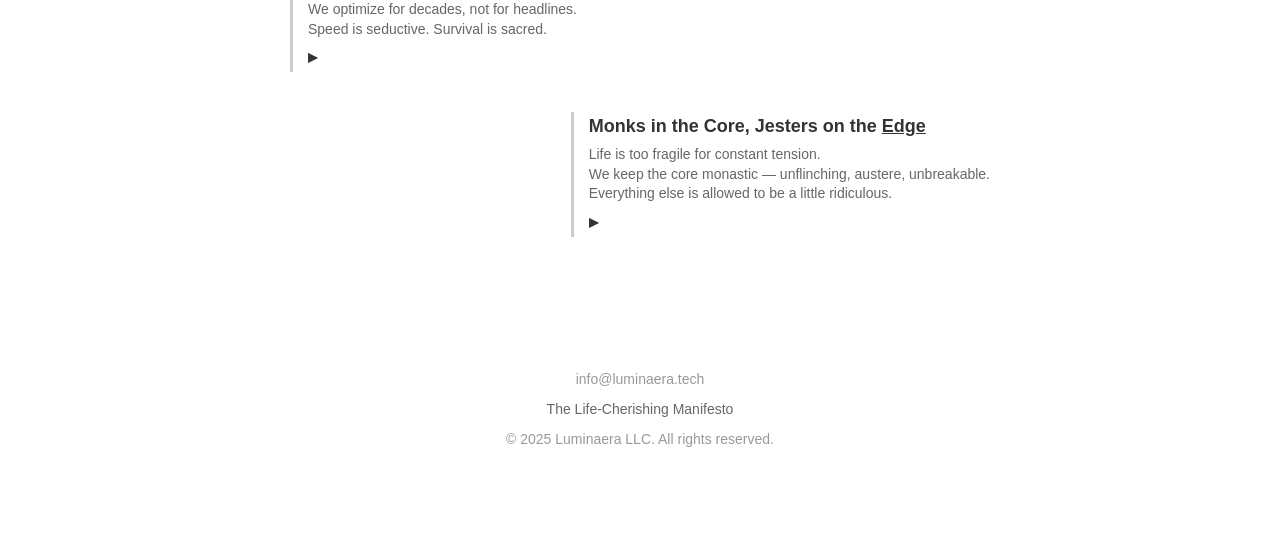
==== commit 25845801: "Add files via upload firefox on" ====
--- a/index.html
+++ b/index.html
@@ -223,6 +223,12 @@
                             </a>
                         </p>
                         <p>
+                            <a href="https://addons.mozilla.org/zh-CN/firefox/addon/luminaera-threadjumper/" target="_blank" id="firefox-store-link" style="display:inline-flex; align-items:center; gap:8px;">
+                                <img src="./firefox-icon.png" alt="Firefox" style="width:20px; height:20px;" id="firefox-icon">
+                                Get it on Mozilla Firefox
+                            </a>
+                        </p>
+                        <p>
                             <a href="https://threadjumper.luminaera.tech" target="_blank" style="display:inline-flex; align-items:center; gap:8px;color:#333;">
                                 <img src="./gumroad-icon.ico" alt="Gumroad"  style="width:20px; height:20px;">
                                 Buy Activation Key (Gumroad)
@@ -246,7 +252,6 @@
             <p><em>Sometimes the best products aren’t the ones you plan to build for others.<br>They’re the ones you’ve been using every day — quietly, instinctively — long before you ever thought of packaging them.</em></p>
         </div>
 
-        <!-- 改为折叠式三层哲学 -->
         <div class="philosophy" id="philosophy">
         <h2>Philosophy in Practice</h2>
 
@@ -352,7 +357,6 @@
     </div>
 
     <script>
-        // 原有 JS 保留
         const slogans = [
             "We build tools we can't live without — then reluctantly share them.",
             "Good things take time. Great things take longer.",
@@ -370,11 +374,8 @@
                     document.getElementById('story').scrollIntoView({ behavior: 'smooth' });
                     const column = document.getElementById('threadjumper-column');
                     if (column) {
-                        // 立即消失
                         column.style.opacity = '0';
                         column.style.transition = 'opacity 0.5s ease';
-
-                        // 10秒后淡回
                         setTimeout(() => {
                             column.style.opacity = '1';
                         }, 10000);
@@ -445,9 +446,12 @@
             }
         });
 
-        // 检测是否 Edge 浏览器，若是则高亮 Edge 链接
         function isEdgeBrowser() {
             return navigator.userAgent.indexOf("Edg/") > -1;
+        }
+
+        function isFireFoxBrowser() {
+            return navigator.userAgent.indexOf("fox/") > -1;
         }
 
         if (isEdgeBrowser()) {
@@ -455,6 +459,11 @@
             document.getElementById("edge-icon").style.height = "32px";
             document.getElementById("edge-store-link").style.fontWeight = "bold";
             document.getElementById("edge-store-link").style.fontSize = "18px";
+        } else if(isFireFoxBrowser()) {
+            document.getElementById("firefox-icon").style.width = "32px";
+            document.getElementById("firefox-icon").style.height = "32px";
+            document.getElementById("firefox-store-link").style.fontWeight = "bold";
+            document.getElementById("firefox-store-link").style.fontSize = "18px";
         }
 
         function generateRain() {           
@@ -492,5 +501,4 @@
     </script>
     <!-- Cloudflare Web Analytics --><script defer src='https://static.cloudflareinsights.com/beacon.min.js' data-cf-beacon='{"token": "241bef231e1a4259b9d2c455c3a631e1"}'></script><!-- End Cloudflare Web Analytics -->
 </body>
-</html>
-
+</html>
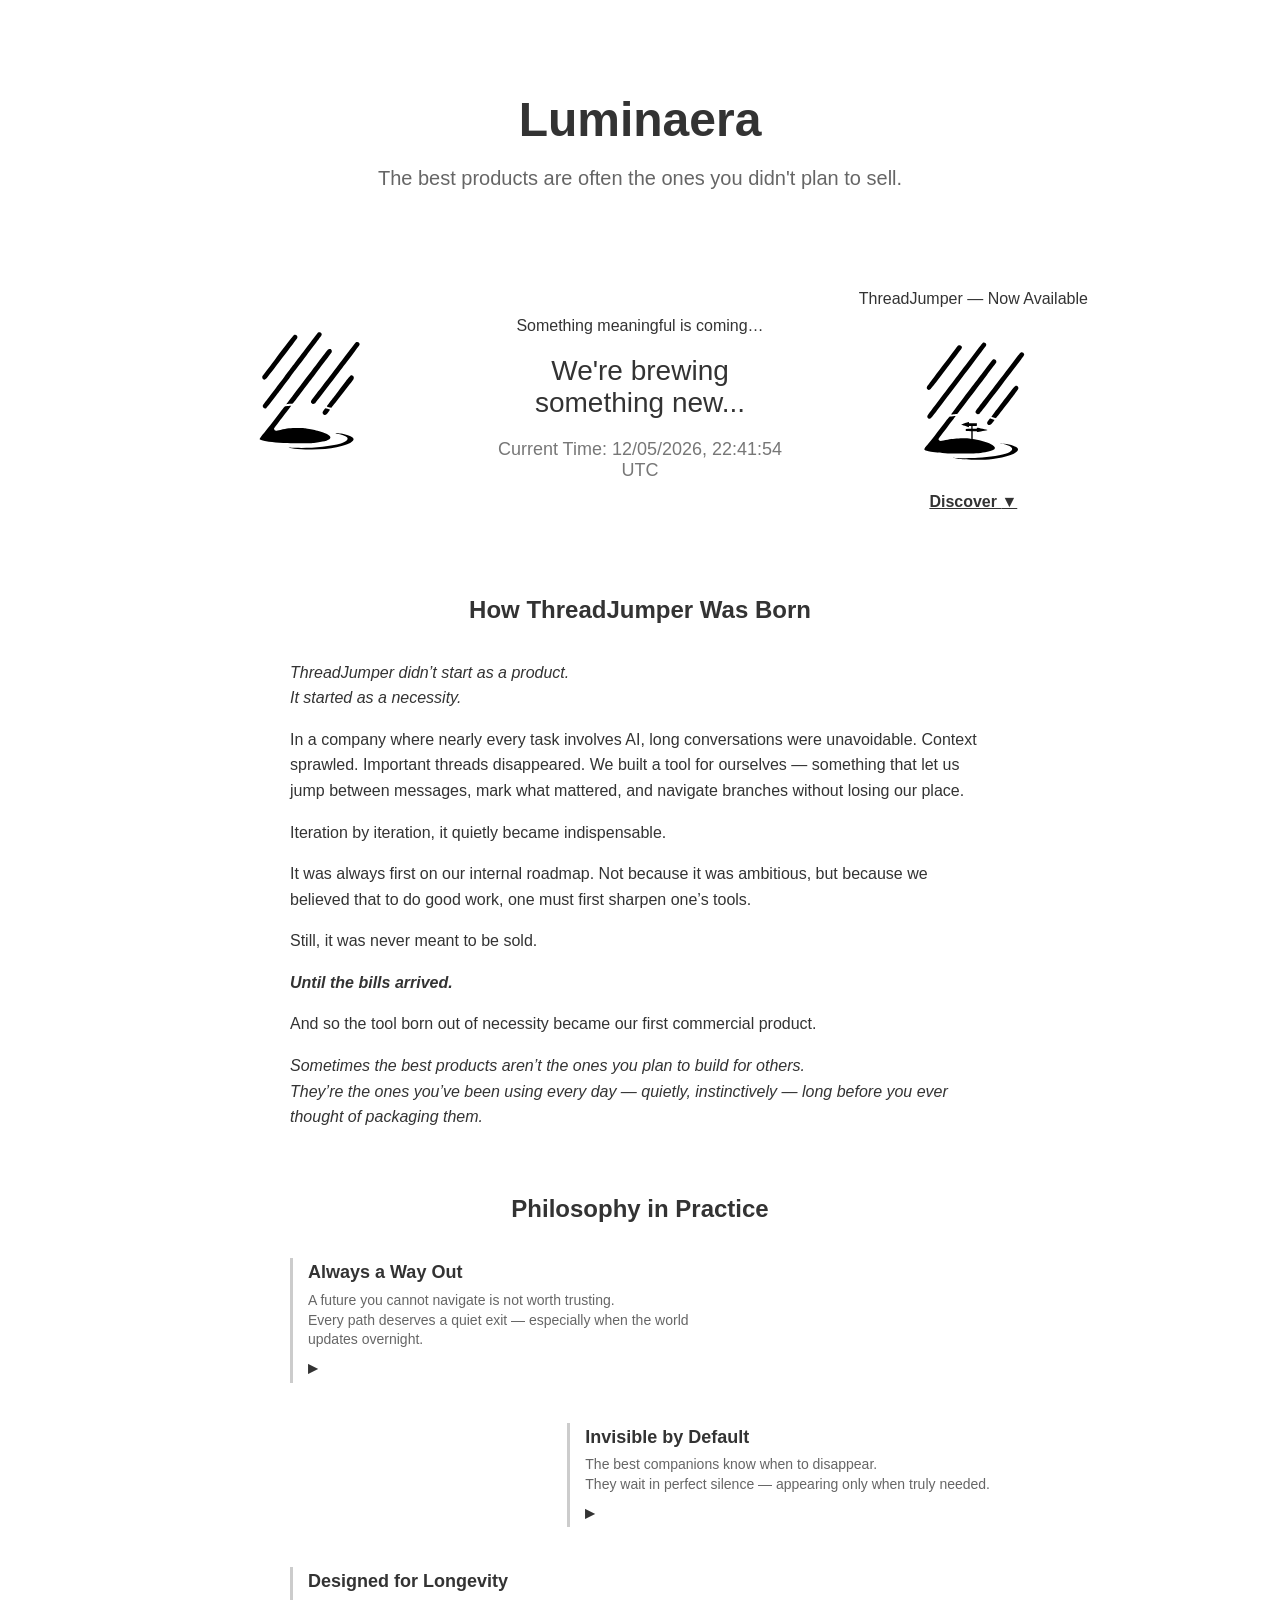
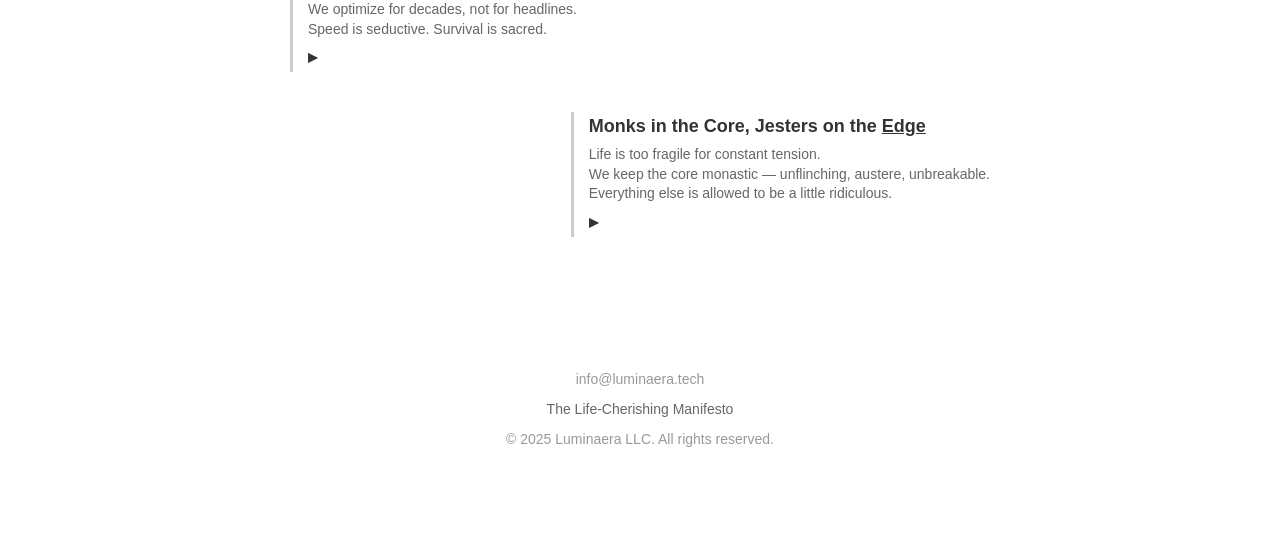
==== commit 1afe5fd2: "Update index.html a color" ====
--- a/index.html
+++ b/index.html
@@ -223,7 +223,7 @@
                             </a>
                         </p>
                         <p>
-                            <a href="https://addons.mozilla.org/zh-CN/firefox/addon/luminaera-threadjumper/" target="_blank" id="firefox-store-link" style="display:inline-flex; align-items:center; gap:8px;">
+                            <a href="https://addons.mozilla.org/zh-CN/firefox/addon/luminaera-threadjumper/" target="_blank" id="firefox-store-link" style="display:inline-flex; align-items:center; gap:8px;color:#333;">
                                 <img src="./firefox-icon.png" alt="Firefox" style="width:20px; height:20px;" id="firefox-icon">
                                 Get it on Mozilla Firefox
                             </a>
@@ -501,4 +501,5 @@
     </script>
     <!-- Cloudflare Web Analytics --><script defer src='https://static.cloudflareinsights.com/beacon.min.js' data-cf-beacon='{"token": "241bef231e1a4259b9d2c455c3a631e1"}'></script><!-- End Cloudflare Web Analytics -->
 </body>
-</html>+
+</html>
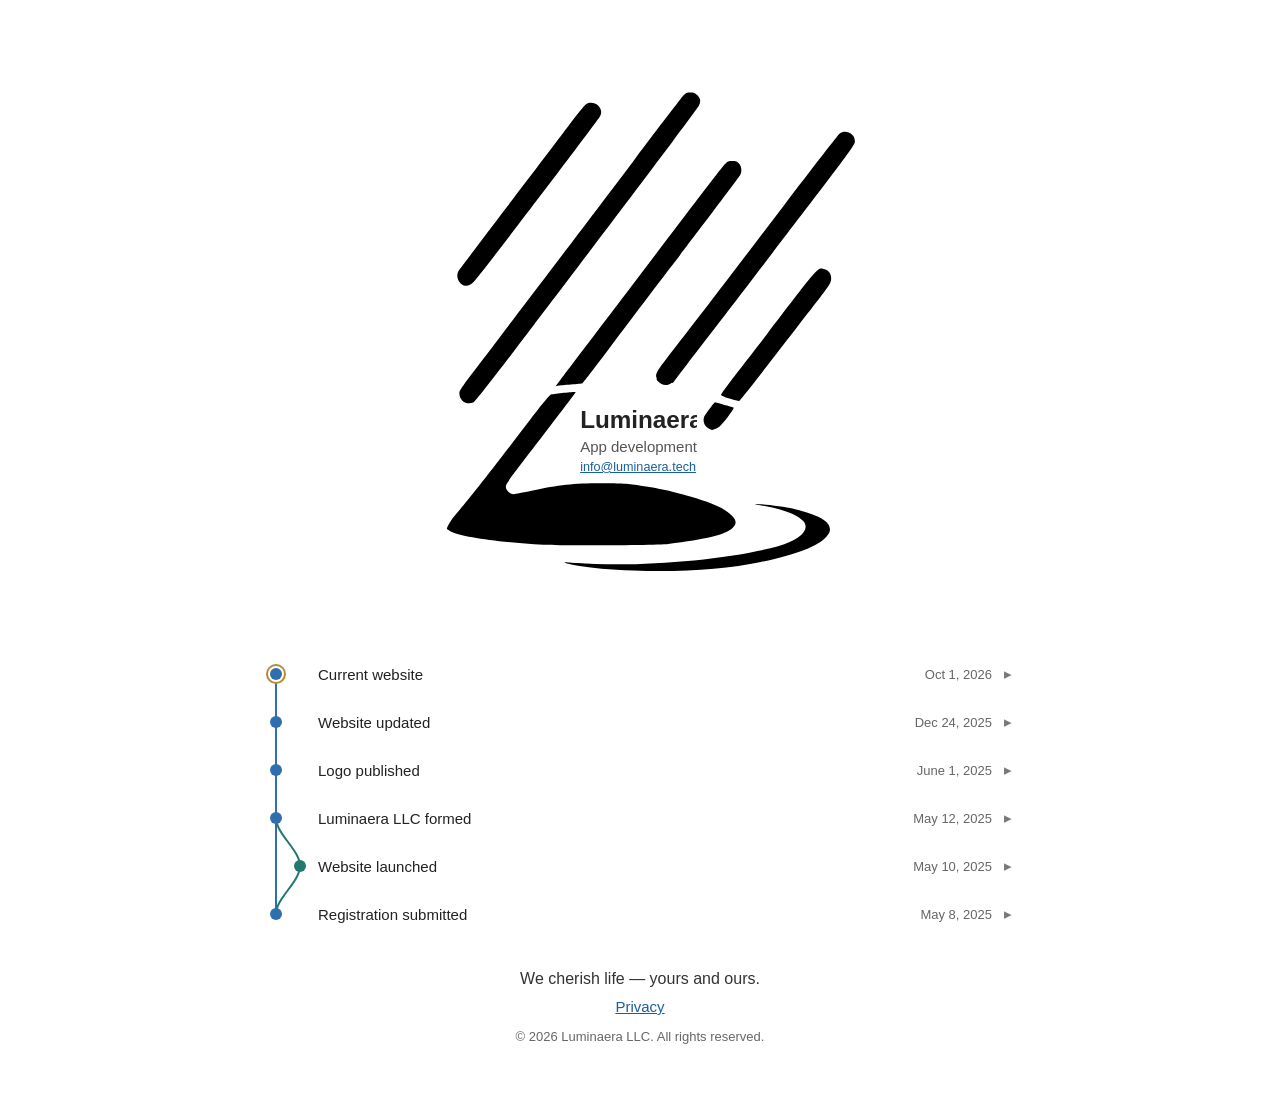
==== commit c794f6b1: "[grok bot G] Deploy company card site + history + SMS demo" ====
--- a/index.html
+++ b/index.html
@@ -1,505 +1,358 @@
-<!DOCTYPE html>
-<html lang="en">
-<head>
-    <meta charset="UTF-8">
-    <meta name="viewport" content="width=device-width, initial-scale=1.0">
-    <meta name="color-scheme" content="light only">
-    <title>Luminaera</title>
-    <link rel="icon" type="image/x-icon" href="/favicon-32x32.ico" sizes="32x32">
-    <link rel="apple-touch-icon" href="/favicon-128x128.ico" sizes="128x128">
-    <style>
-        body {
-            font-family: Arial, sans-serif;
-            background: #fff;
-            color: #333;
-            margin: 0;
-            padding: 0;
-            min-height: 100vh;
-            position: relative;
-            overflow-x: hidden;
-        }
-        .rain {
-            position: fixed;
-            width: 2px;
-            height: 80px;
-            background: linear-gradient(transparent, rgba(0,0,0,0.6));
-            transform: rotate(40deg);
-            animation: fallDiagonal linear infinite;
-        }
-        @keyframes fallDiagonal {
-            0% { transform: translate(0, -100px) rotate(40deg); opacity: 0; }
-            10% { opacity: 0.6; }
-            100% { transform: translate(-500px, 120vh) rotate(40deg); opacity: 0; }
-        }
-        .rainbow {
-            position: fixed;
-            top: -5%;
-            left: 100%;
-            transform: translateX(-50%);
-            width: 300vmax;
-            height: 300vmax;
-            border-radius: 50%;
-            background: radial-gradient(
-                circle at center,
-                transparent 60%,
-                rgba(255,0,255,0.08) 61%,
-                rgba(0,0,255,0.08) 63%,
-                rgba(0,255,255,0.08) 65%,
-                rgba(0,255,0,0.08) 67%,
-                rgba(255,255,0,0.08) 69%,
-                rgba(255,165,0,0.08) 71%,
-                rgba(255,0,0,0.08) 73%,
-                transparent 75%
-            );
-            opacity: 0;
-            filter: blur(4px);
-            pointer-events: none;
-            z-index: 1;
-            transition: opacity 4s ease-in-out;
-        }
-        .container {
-            max-width: 1000px;
-            margin: 0 auto;
-            padding: 60px 20px;
-            text-align: center;
-            position: relative;
-            z-index: 2;
-        }
-        h1 { font-size: 48px; margin-bottom: 10px; }
-        .slogan { font-size: 20px; color: #666; margin: 20px 0; cursor: pointer; }
-        .three-column {
-            display: flex;
-            justify-content: space-around;
-            align-items: center;
-            margin: 60px 0;
-        }
-        .column { flex: 1; padding: 20px; }
-        .logo img { width: 150px; height: 150px; }
-        #countdown { font-size: 28px; margin: 20px 0; color: #333; }
-        #current-time { font-size: 18px; color: #777; }
-        .story, .philosophy {
-            max-width: 700px;
-            margin: 60px auto;
-            text-align: left;
-            line-height: 1.6;
-            margin-bottom: 1.2em;
-        }
-        .story h2, .philosophy h2 { text-align: center; margin-bottom: 30px; }
-        .footer {
-            margin-top: 80px;
-            padding: 20px;
-            color: #999;
-            font-size: 14px;
-        }
-        .footer a { color: #666; text-decoration: none; margin: 0 10px; }
-        .footer a:hover { text-decoration: underline; }
-        @media (max-width: 768px) { 
-            .three-column { flex-direction: column; }
-            h1 { font-size: 36px; }
-        }
-        .philosophy details { 
-            margin-bottom: 20px; 
-            border-left: 3px solid #ccc;
-            padding-left: 15px;
-            cursor: pointer;
-        }
-        .philosophy summary {
-            font-weight: bold;
-            font-size: 18px;
-            list-style: none;
-            outline: none;
-            display: flex;
-            flex-direction: column;
-            gap: 4px;
-        }
-        .philosophy summary span {
-            font-weight: normal;
-            color: #666;
-            font-size: 14px;
-            display: block;
-        }
-        .philosophy summary::-webkit-details-marker { display:none; }
-        .philosophy p { margin: 10px 0 0 0; }
-        .philosophy-grid {
-            display: flex;
-            flex-direction: column;
-            gap: 20px;
-        }
-        .philo-left { align-self: flex-start; max-width: 60%; }
-        .philo-right { align-self: flex-end; max-width: 60%; }
-        .philosophy details {
-            border-left: 3px solid #ccc;
-            padding-left: 15px;
-            cursor: pointer;
-            position: relative;
-        }
-        .philosophy summary {
-            font-weight: bold;
-            font-size: 18px;
-            list-style: none;
-            outline: none;
-            display: flex;
-            flex-direction: column;
-            gap: 4px;
-        }
-        .philosophy summary::-webkit-details-marker { display:none; }
-        .philosophy summary span {
-            font-weight: normal;
-            color: #666;
-            font-size: 14px;
-            display: block;
-            line-height: 1.4;
-        }
-        .philo-content {
-            margin-top: 10px;
-            text-align: left;
-        }
-        .arrow {
-            display: inline-block;
-            transition: transform 0.3s ease;
-            font-style: normal;
-        }
-        details[open] .arrow {
-            transform: rotate(90deg);
-        }
-        @media (max-width: 768px) {
-            .philo-left, .philo-right { align-self: center; max-width: 90%; }
-        }
-        .edge-link {
-            position: relative;
-            display: inline-block;
-        }
-        .edge-link:hover::after {
-            content: "";
-            position: absolute;
-            left: 50%;
-            top: -40px;
-            transform: translateX(-50%);
-            width: 32px;
-            height: 32px;
-            background: url('./edge-icon.png') no-repeat center;
-            background-size: contain;
-            pointer-events: none;
-            animation: fadeIn 0.3s ease;
-        }
-        @keyframes fadeIn {
-            from { opacity: 0; top: -50px; }
-            to { opacity: 1; top: -40px; }
-        }
-    </style>
-</head>
-<body onload="generateRain()">
-    <div class="container">
-        <h1>Luminaera</h1>
-        <div class="slogan" onclick="document.getElementById('philosophy').scrollIntoView({behavior: 'smooth'});">Loading wisdom...</div>
-
-        <div class="three-column">
-            <div class="column logo">
-                <picture>
-                    <source srcset="./logo.svg" type="image/svg+xml">
-                    <img src="./logo.png" alt="Luminaera Logo">
-                </picture>
-            </div>
-            <div class="column">
-                <p>Something meaningful is coming…</p>
-                <div id="countdown"></div>
-                <div id="current-time"></div>
-            </div>
-            <div class="column logo" id="threadjumper-column">
-                <p style="margin-top: 20px;">ThreadJumper — Now Available</p>
-                <picture>
-                    <source srcset="./threadjumper-logo.svg" type="image/svg+xml">
-                    <img src="./threadjumper-logo.png" alt="ThreadJumper Logo">
-                </picture>
-                <div style="margin-top: 15px;">
-                    <a href="javascript:void(0)" id="discover-link" style="color:#333; font-weight:bold;">
-                        Discover <span id="arrow">▼</span>
-                    </a>
-                    <div id="store-list" style="display:none; margin-top: 10px; text-align:center;">
-                        <p>
-                            <a href="https://microsoftedge.microsoft.com/addons/detail/luminaera-threadjumper/alkmhaijoeamonhhlclinclopbpaaggp" target="_blank" style="display:inline-flex; align-items:center; gap:8px;color:#333;" id="edge-store-link">
-                                <img src="./edge-icon.png" alt="Edge" style="width:20px; height:20px;" id="edge-icon">
-                                Get it on Microsoft Edge
-                            </a>
-                        </p>
-                        <p>
-                            <a href="https://addons.mozilla.org/zh-CN/firefox/addon/luminaera-threadjumper/" target="_blank" id="firefox-store-link" style="display:inline-flex; align-items:center; gap:8px;color:#333;">
-                                <img src="./firefox-icon.png" alt="Firefox" style="width:20px; height:20px;" id="firefox-icon">
-                                Get it on Mozilla Firefox
-                            </a>
-                        </p>
-                        <p>
-                            <a href="https://threadjumper.luminaera.tech" target="_blank" style="display:inline-flex; align-items:center; gap:8px;color:#333;">
-                                <img src="./gumroad-icon.ico" alt="Gumroad"  style="width:20px; height:20px;">
-                                Buy Activation Key (Gumroad)
-                            </a>
-                        </p>
-                    </div>
-                </div>
-                <!--<p><a href="https://microsoftedge.microsoft.com/addons/detail/luminaera-threadjumper/alkmhaijoeamonhhlclinclopbpaaggp" style="color:#333; font-weight:bold;">Discover →</a></p>-->
-            </div>
-        </div>
-
-        <div class="story" id="story">
-            <h2>How ThreadJumper Was Born</h2>
-            <p><em>ThreadJumper didn’t start as a product.<br>It started as a necessity.</em></p>
-            <p>In a company where nearly every task involves AI, long conversations were unavoidable. Context sprawled. Important threads disappeared. We built a tool for ourselves — something that let us jump between messages, mark what mattered, and navigate branches without losing our place.</p>
-            <p>Iteration by iteration, it quietly became indispensable.</p>
-            <p>It was always first on our internal roadmap. Not because it was ambitious, but because we believed that to do good work, one must first sharpen one’s tools.</p>
-            <p>Still, it was never meant to be sold.</p>
-            <p><em><b>Until the bills arrived.</b></em></p>
-            <p>And so the tool born out of necessity became our first commercial product.</p>
-            <p><em>Sometimes the best products aren’t the ones you plan to build for others.<br>They’re the ones you’ve been using every day — quietly, instinctively — long before you ever thought of packaging them.</em></p>
-        </div>
-
-        <div class="philosophy" id="philosophy">
-        <h2>Philosophy in Practice</h2>
-
-            <div class="philosophy-grid">
-
-                <details class="philo-left">
-                    <summary>
-                        <strong>Always a Way Out</strong>
-                        <span>
-                            A future you cannot navigate is not worth trusting.<br>
-                            Every path deserves a quiet exit — especially when the world updates overnight.
-                        </span>
-                        <i class="arrow">▸</i>
-                    </summary>
-                    <div class="philo-content">
-                        <p>ThreadJumper evolves from manual workflows to automation — never fully replacing them.</p>
-                        <p>If Pro remark positioning breaks due to an AI site update, you can still:</p>
-                        <ul>
-                            <li>Alt + M to open the remark list</li>
-                            <li><b>One-click</b> copy the remark text to clipboard</li>
-                            <li>Ctrl + F and paste to locate instantly</li>
-                        </ul>
-                        <p>Efficiency dips slightly, but your work never stops. We’d rather you lose a few seconds than lose your flow — especially during the inevitable gap between site updates and store reviews.</p>
-                        <p>The same logic applies to super positioning, remark editing, and every critical path.</p>
-                        <p>We’re probably obsessive about safety.  
-                        But with ThreadJumper, you’re never truly stuck.  
-                        There’s always a way out.  
-                        You just might not have noticed it yet.</p>
-                    </div>
-                </details>
-
-                <details class="philo-right">
-                    <summary>
-                        <strong>Invisible by Default</strong>
-                        <span>
-                            The best companions know when to disappear.<br>
-                            They wait in perfect silence — appearing only when truly needed.
-                        </span>
-                        <i class="arrow">▸</i>
-                    </summary>
-                    <div class="philo-content">
-                        <p>We hate noisy tools. ThreadJumper stays completely silent unless you call it.</p>
-                        <p>No floating panels, no badge counters, no unsolicited interruptions.</p>
-                        <p>When you open a supported AI page, it places a small “I’m here” in the top-right corner — not to demand attention, but to quietly reassure you that it’s ready when you are.</p>
-                        <p>If that message is missing, you’ll know something’s off: refresh the page, or reinstall (remember to export your data first).</p>
-                        <p>And if an official update temporarily breaks visibility, don’t worry — Alt + M is always waiting in the shadows, ready to be summoned.</p>
-                        <p>We’re probably a bit obsessive about staying out of your way.  
-                        But that’s the point: the tool should serve you, not the other way around.</p>
-                    </div>
-                </details>
-
-                <details class="philo-left">
-                    <summary>
-                        <strong>Designed for Longevity</strong>
-                        <span>
-                            We optimize for decades, not for headlines.<br>
-                            Speed is seductive. Survival is sacred.
-                        </span>
-                        <i class="arrow">▸</i>
-                    </summary>
-                    <div class="philo-content">
-                        <p>We don’t chase benchmarks. We chase decades.</p>
-                        <p>ThreadJumper’s core navigation algorithm is deliberately conservative: it prioritizes universality and durability over raw speed. It’s designed to survive frequent AI site updates — the kind that break flashier solutions overnight.</p>
-                        <p>Faster methods come later, always layered on top of the proven, slow-but-unbreakable foundation. If the fast path fails, the reliable one is still there, waiting.</p>
-                        <p>We call it the turtle strategy.</p>
-                        <p>Slow, stubborn, and annoyingly hard to kill.</p>
-                        <p>Because in the end, the tools that last longest are the ones that stay with you longest.</p>
-                    </div>
-                </details>
-
-                <details class="philo-right">
-                    <summary>
-                        <strong>Monks in the Core, Jesters on the <a href="https://microsoftedge.microsoft.com/addons/detail/luminaera-threadjumper/alkmhaijoeamonhhlclinclopbpaaggp" class="edge-link" target="_blank" style="color:#333;">Edge</a></strong>
-                        <span>
-                            Life is too fragile for constant tension.<br>
-                            We keep the core monastic — unflinching, austere, unbreakable.<br>
-                            Everything else is allowed to be a little ridiculous.
-                        </span>
-                        <i class="arrow">▸</i>
-                    </summary>
-                    <div class="philo-content">
-                        <p>ThreadJumper follows the same rule.</p>
-                        <p>Every life-or-death feature — navigation, fallbacks, data integrity — is treated with monastic seriousness: no shortcuts, no compromises, no tolerance for failure.</p>
-                        <p>Everything non-critical, however, is fair game for small pranks.</p>
-                        <p>Yes, we hid a couple of completely free keys in the corners.</p>
-                        <p>They do nothing dramatic — just a quiet smile for the curious.</p>
-                        <p>Finding them is optional. Missing them costs nothing.</p>
-                        <p>Our goal is to slip a small crack of light into the endless boredom of daily life.</p>
-                        <p>Nothing more.</p>
-                    </div>
-                </details>
-
-            </div>
-        </div>
-
-        <div class="footer">
-            <p>info@luminaera.tech</p>
-            <p>
-                <a href="https://bafybeihmbgzn33u3rhgeop2yk5cilk7rebw3gwdzo7u32lx6i4oa5tjfpa.ipfs.w3s.link/even-hades-knew.html" target="_blank">The Life-Cherishing Manifesto</a>
-            </p>
-            <p>© 2025 Luminaera LLC. All rights reserved.</p>
-        </div>
-    </div>
-
-    <script>
-        const slogans = [
-            "We build tools we can't live without — then reluctantly share them.",
-            "Good things take time. Great things take longer.",
-            "No sales. Prices only go up. We’d rather earn less and let you live longer.",
-            "The best products are often the ones you didn't plan to sell.",
-            "We cherish life — yours and ours."
-        ];
-        document.querySelector('.slogan').textContent = slogans[Math.floor(Math.random() * slogans.length)];
-        document.querySelectorAll('.slogan').forEach(slogan => {
-            slogan.style.cursor = 'pointer';
-            slogan.addEventListener('click', () => {
-                const text = slogan.textContent.trim();
-
-                if (text.includes("reluctantly share them") || text.includes("didn't plan to sell")) {
-                    document.getElementById('story').scrollIntoView({ behavior: 'smooth' });
-                    const column = document.getElementById('threadjumper-column');
-                    if (column) {
-                        column.style.opacity = '0';
-                        column.style.transition = 'opacity 0.5s ease';
-                        setTimeout(() => {
-                            column.style.opacity = '1';
-                        }, 10000);
-                    }
-                }
-
-                if (text.includes("Great things take longer")) {
-                    const details = document.querySelector('.philosophy details:nth-of-type(3)');
-                    details.scrollIntoView({ behavior: 'smooth' });
-                    details.open = true;
-                }
-
-                if (text.includes("live longer") || text.includes("cherish life")) {
-                    document.querySelector('.footer').scrollIntoView({ behavior: 'smooth' });
-                    const manifesto = document.querySelector('.footer a[href*="hades"]');
-                    if (manifesto) {
-                        manifesto.style.fontSize = '36px';
-                        manifesto.style.transition = 'font-size 0.5s';
-                        setTimeout(() => manifesto.style.fontSize = '14px', 2000);
-                    }
-                }
-            });
-        });
-
-
-        const launchDate = new Date("2026-04-01T00:00:00").getTime();
-        const countdownElement = document.getElementById("countdown");
-        const updateCountdown = () => {
-            const now = new Date().getTime();
-            const distance = launchDate - now;
-            const days = Math.floor(distance / (1000 * 60 * 60 * 24));
-            const hours = Math.floor((distance % (1000 * 60 * 60 * 24)) / (1000 * 60 * 60));
-            const minutes = Math.floor((distance % (1000 * 60 * 60)) / (1000 * 60));
-            const seconds = Math.floor((distance % (1000 * 60)) / 1000);
-            countdownElement.innerHTML = `${days}d ${hours}h ${minutes}m ${seconds}s<br><small>Estimated: April 2026</small>`;
-            if (distance < 0) {
-                clearInterval(interval);
-                countdownElement.innerHTML = "We're brewing something new...";
-            }
-        };
-        const interval = setInterval(updateCountdown, 1000);
-        updateCountdown();
-
-        const currentTimeElement = document.getElementById("current-time");
-        const updateCurrentTime = () => {
-            const now = new Date();
-            const options = { 
-                year: 'numeric', month: '2-digit', day: '2-digit',
-                hour: '2-digit', minute: '2-digit', second: '2-digit',
-                hour12: false,
-                timeZoneName: 'short'
-            };
-            currentTimeElement.innerHTML = `Current Time: ${new Intl.DateTimeFormat(undefined, options).format(now)}`;
-        };
-        setInterval(updateCurrentTime, 1000);
-        updateCurrentTime();
-
-        document.getElementById("discover-link").addEventListener("click", function(e) {
-            e.preventDefault();
-            const list = document.getElementById("store-list");
-            const arrow = document.getElementById("arrow");
-            if (list.style.display === "none" || list.style.display === "") {
-                list.style.display = "block";
-                arrow.textContent = "▲";
-            } else {
-                list.style.display = "none";
-                arrow.textContent = "▼";
-            }
-        });
-
-        function isEdgeBrowser() {
-            return navigator.userAgent.indexOf("Edg/") > -1;
-        }
-
-        function isFireFoxBrowser() {
-            return navigator.userAgent.indexOf("fox/") > -1;
-        }
-
-        if (isEdgeBrowser()) {
-            document.getElementById("edge-icon").style.width = "32px";
-            document.getElementById("edge-icon").style.height = "32px";
-            document.getElementById("edge-store-link").style.fontWeight = "bold";
-            document.getElementById("edge-store-link").style.fontSize = "18px";
-        } else if(isFireFoxBrowser()) {
-            document.getElementById("firefox-icon").style.width = "32px";
-            document.getElementById("firefox-icon").style.height = "32px";
-            document.getElementById("firefox-store-link").style.fontWeight = "bold";
-            document.getElementById("firefox-store-link").style.fontSize = "18px";
-        }
-
-        function generateRain() {           
-            setInterval(() => {
-                const rain = document.createElement('div');
-                rain.className = 'rain';
-                rain.style.left = Math.random() * 65 + 35 + '%';
-                rain.style.top = '-50px';
-                rain.style.height = Math.random() * 60 + 40 + 'px';
-                rain.style.opacity = Math.random() * 0.4 + 0.2;
-                rain.style.animationDuration = Math.random() * 2 + 3 + 's';
-                document.body.appendChild(rain);
-                setTimeout(() => { if (rain.parentNode) rain.remove(); }, 6000);
-            }, Math.random() * 2000 + 1500);
-        }
-
-        function createRainbow() {
-            const rainbow = document.createElement('div');
-            rainbow.className = 'rainbow';
-            document.body.appendChild(rainbow);
-            return rainbow;
-        }
-
-        generateRain();
-        let rainbowTimeout = null;
-        const RAINBOW_DELAY = 3000;
-        const rainbow = createRainbow();
-        function showRainbow() { rainbow.style.opacity = 0.6; }
-        function hideRainbow() { rainbow.style.opacity = 0; clearTimeout(rainbowTimeout); }
-        function resetRainbowTimer() { hideRainbow(); clearTimeout(rainbowTimeout); rainbowTimeout = setTimeout(showRainbow, RAINBOW_DELAY); }
-        window.addEventListener('mousemove', resetRainbowTimer);
-        window.addEventListener('click', resetRainbowTimer);
-        window.addEventListener('scroll', resetRainbowTimer);
-        resetRainbowTimer();
-    </script>
-    <!-- Cloudflare Web Analytics --><script defer src='https://static.cloudflareinsights.com/beacon.min.js' data-cf-beacon='{"token": "241bef231e1a4259b9d2c455c3a631e1"}'></script><!-- End Cloudflare Web Analytics -->
-</body>
-
-</html>
+<!DOCTYPE html>
+<html lang="en">
+<head>
+    <meta charset="UTF-8">
+    <meta name="viewport" content="width=device-width, initial-scale=1.0">
+    <meta name="color-scheme" content="light only">
+    <title>Luminaera</title>
+    <meta name="description" content="Luminaera LLC. App development.">
+    <link rel="canonical" href="https://luminaera.tech/">
+    <meta property="og:title" content="Luminaera">
+    <meta property="og:description" content="Luminaera LLC. App development.">
+    <meta property="og:type" content="website">
+    <meta property="og:url" content="https://luminaera.tech/">
+    <meta property="og:image" content="https://luminaera.tech/og.png">
+    <meta property="og:image:width" content="1200">
+    <meta property="og:image:height" content="630">
+    <meta property="og:image:alt" content="Luminaera">
+    <meta name="twitter:card" content="summary_large_image">
+    <meta name="twitter:title" content="Luminaera">
+    <meta name="twitter:description" content="Luminaera LLC. App development.">
+    <meta name="twitter:image" content="https://luminaera.tech/og.png">
+    <link rel="icon" type="image/x-icon" href="/favicon-32x32.ico" sizes="32x32">
+    <link rel="apple-touch-icon" href="/favicon-128x128.ico" sizes="128x128">
+    <style>
+        body {
+            font-family: Arial, sans-serif;
+            background: #fff;
+            color: #333;
+            margin: 0;
+            min-height: 100vh;
+            overflow-x: hidden;
+        }
+        a { color: #1a5f9e; text-decoration: underline; }
+        .stage { padding-top: 2vh; }
+        .mark {
+            position: relative;
+            width: min(68vh, 92vw, 840px);
+            margin: 0 auto;
+        }
+        .mark picture, .mark img { display: block; width: 100%; height: auto; }
+        .card {
+            position: absolute;
+            z-index: 2;
+            left: 39.22%;
+            top: 62.5%;
+            width: 20.16%;
+            height: 13.12%;
+            box-sizing: border-box;
+            padding: 0 1%;
+            display: flex;
+            align-items: center;
+            justify-content: center;
+            text-align: center;
+            overflow: hidden;
+        }
+        .card-fit { width: 100%; }
+        .card h1, .phone h1 {
+            margin: 0;
+            font-weight: 600;
+            line-height: 1.05;
+            color: #222;
+            white-space: nowrap;
+        }
+        .card h1 { font-size: 2.4vmin; }
+        .line {
+            margin: 0.35em 0 0;
+            color: #555;
+            line-height: 1.15;
+            white-space: nowrap;
+        }
+        .card .line { font-size: 1.45vmin; }
+        .email { margin: 0.4em 0 0; line-height: 1.15; white-space: nowrap; }
+        .card .email { font-size: 1.25vmin; }
+        .phone { display: none; }
+        .history {
+            position: relative;
+            z-index: 2;
+            max-width: 760px;
+            margin: 12px auto 0;
+            padding: 8px 16px 4px;
+        }
+        .graph {
+            list-style: none;
+            margin: 0;
+            padding: 0;
+        }
+        .wires {
+            position: absolute;
+            left: 0;
+            top: 0;
+            pointer-events: none;
+            overflow: visible;
+        }
+        .node { position: relative; }
+        .dot {
+            position: absolute;
+            top: 18px;
+            width: 12px;
+            height: 12px;
+            border-radius: 50%;
+            background: #2f6fad;
+            z-index: 1;
+            pointer-events: none;
+        }
+        .node[data-lane="0"] .dot { left: 10px; }
+        .node[data-lane="1"] .dot { left: 34px; background: #20786f; }
+        .node[data-head] .dot {
+            box-shadow: 0 0 0 2px #fff, 0 0 0 4px #b8892e;
+        }
+        .node button {
+            position: relative;
+            z-index: 0;
+            display: flex;
+            align-items: center;
+            flex-wrap: wrap;
+            gap: 8px 12px;
+            width: 100%;
+            min-height: 48px;
+            margin: 0;
+            padding: 8px 8px 8px 58px;
+            border: 0;
+            background: transparent;
+            color: #222;
+            font: inherit;
+            font-size: 15px;
+            text-align: left;
+            cursor: pointer;
+        }
+        .node button:hover { background: rgba(0, 0, 0, 0.04); }
+        .node button[aria-expanded="true"] { background: rgba(47, 111, 173, 0.10); }
+        .node button[aria-expanded="true"]:hover { background: rgba(47, 111, 173, 0.14); }
+        .node button:focus-visible { outline: 2px solid #2f6fad; outline-offset: -2px; }
+        .subject { flex: 1 1 12em; min-width: 8em; }
+        time { flex: 0 0 auto; color: #666; font-size: 13px; }
+        .chev { flex: 0 0 auto; color: #777; }
+        .fact {
+            margin: 0 12px 10px 58px;
+            color: #333;
+            font-size: 14px;
+            line-height: 1.5;
+        }
+        .fact[hidden] { display: none; }
+        .site-foot {
+            position: relative;
+            z-index: 2;
+            text-align: center;
+            padding: 28px 20px 56px;
+        }
+        .manifesto { margin: 0; font-size: 16px; color: #333; }
+        .manifesto a,
+        .manifesto a:visited,
+        .manifesto a:hover {
+            color: inherit;
+            text-decoration: none;
+            cursor: auto;
+        }
+        .manifesto a:focus-visible { outline: 2px solid #2f6fad; outline-offset: 2px; }
+        .foot-links { margin: 10px 0 0; font-size: 15px; }
+        .legal { margin: 14px 0 0; color: #666; font-size: 13px; }
+        @media (max-width: 760px) {
+            .desk { display: none; }
+            .phone {
+                display: flex;
+                align-items: center;
+                gap: 16px;
+                width: min(100% - 32px, 520px);
+                margin: 28px auto 4px;
+            }
+            .phone > div { position: relative; z-index: 2; }
+            .phone img { width: 88px; height: 88px; flex: none; }
+            .phone h1 { font-size: 28px; }
+            .phone .line { margin: 4px 0 0; font-size: 16px; }
+            .phone .email { margin: 8px 0 0; font-size: 16px; }
+        }
+    </style>
+</head>
+<body>
+    <main>
+        <div class="stage">
+            <div class="desk">
+                <div class="mark">
+                    <picture>
+                        <source srcset="/logo.svg" type="image/svg+xml">
+                        <img src="/logo.png" alt="">
+                    </picture>
+                    <div class="card">
+                        <div class="card-fit">
+                            <h1>Luminaera</h1>
+                            <p class="line">App development.</p>
+                            <p class="email"><a href="mailto:info@luminaera.tech">info@luminaera.tech</a></p>
+                        </div>
+                    </div>
+                </div>
+            </div>
+            <div class="phone">
+                <img src="/logo.svg" alt="">
+                <div>
+                    <h1>Luminaera</h1>
+                    <p class="line">App development.</p>
+                    <p class="email"><a href="mailto:info@luminaera.tech">info@luminaera.tech</a></p>
+                </div>
+            </div>
+        </div>
+        <section class="history" id="history">
+            <svg class="wires" aria-hidden="true">
+                <path class="spine" fill="none" stroke="#2f6fad" stroke-width="2"></path>
+                <path class="branch" fill="none" stroke="#20786f" stroke-width="2"></path>
+            </svg>
+            <ol class="graph">
+                <li class="node" data-lane="0" data-head="1">
+                    <span class="dot" aria-hidden="true"></span>
+                    <button type="button" aria-expanded="false">
+                        <span class="subject">Current website</span>
+                        <time datetime="2026-10-01">Oct 1, 2026</time>
+                        <span class="chev" aria-hidden="true">▸</span>
+                    </button>
+                    <p class="fact" hidden>This is the current version of the website.</p>
+                </li>
+                <li class="node" data-lane="0">
+                    <span class="dot" aria-hidden="true"></span>
+                    <button type="button" aria-expanded="false">
+                        <span class="subject">Website updated</span>
+                        <time datetime="2025-12-24">Dec 24, 2025</time>
+                        <span class="chev" aria-hidden="true">▸</span>
+                    </button>
+                    <p class="fact" hidden>The website was updated on this day. <a href="/his/v2-threadjumper/">View this version</a></p>
+                </li>
+                <li class="node" data-lane="0">
+                    <span class="dot" aria-hidden="true"></span>
+                    <button type="button" aria-expanded="false">
+                        <span class="subject">Logo published</span>
+                        <time datetime="2025-06-01">June 1, 2025</time>
+                        <span class="chev" aria-hidden="true">▸</span>
+                    </button>
+                    <p class="fact" hidden>The company logo was finished, and the website was updated to show it. <a href="/his/v2-2025-06-01/">View this version</a></p>
+                </li>
+                <li class="node" data-lane="0">
+                    <span class="dot" aria-hidden="true"></span>
+                    <button type="button" aria-expanded="false">
+                        <span class="subject">Luminaera LLC formed</span>
+                        <time datetime="2025-05-12">May 12, 2025</time>
+                        <span class="chev" aria-hidden="true">▸</span>
+                    </button>
+                    <p class="fact" hidden>Luminaera LLC was formed on this day. The filing is a public record of the Delaware Division of Corporations.</p>
+                </li>
+                <li class="node" data-lane="1">
+                    <span class="dot" aria-hidden="true"></span>
+                    <button type="button" aria-expanded="false">
+                        <span class="subject">Website launched</span>
+                        <time datetime="2025-05-10">May 10, 2025</time>
+                        <span class="chev" aria-hidden="true">▸</span>
+                    </button>
+                    <p class="fact" hidden>The first public page of this site went up on this day, before Luminaera LLC was formed. <a href="/his/v1-2025-05-10/">View this version</a></p>
+                </li>
+                <li class="node" data-lane="0">
+                    <span class="dot" aria-hidden="true"></span>
+                    <button type="button" aria-expanded="false">
+                        <span class="subject">Registration submitted</span>
+                        <time datetime="2025-05-08">May 8, 2025</time>
+                        <span class="chev" aria-hidden="true">▸</span>
+                    </button>
+                    <p class="fact" hidden>Registration of Luminaera LLC was submitted on this day.</p>
+                </li>
+            </ol>
+        </section>
+    </main>
+    <footer class="site-foot">
+        <p class="manifesto"><a href="https://arweave.net/hahqiveI9RMrunPis0SJxt_p_pBFIJkg4pY1DNapWUA/">We cherish life — yours and ours.</a></p>
+        <p class="foot-links"><a href="/privacy.html">Privacy</a></p>
+        <p class="legal">© 2026 Luminaera LLC. All rights reserved.</p>
+    </footer>
+    <script>
+        (function fitCard() {
+            var card = document.querySelector(".card");
+            var fit = card.querySelector(".card-fit");
+            var title = fit.querySelector("h1");
+            var line = fit.querySelector(".line");
+            var email = fit.querySelector(".email");
+            function apply(size) {
+                title.style.fontSize = size + "px";
+                line.style.fontSize = (size * 0.62) + "px";
+                email.style.fontSize = (size * 0.52) + "px";
+            }
+            function fits(size) {
+                apply(size);
+                return fit.offsetHeight <= card.clientHeight + 0.5
+                    && fit.scrollWidth <= card.clientWidth + 0.5;
+            }
+            function run() {
+                if (card.clientWidth < 8 || card.clientHeight < 8) return;
+                var lo = 8;
+                var hi = 72;
+                var best = 8;
+                while (hi - lo > 0.4) {
+                    var mid = (lo + hi) / 2;
+                    if (fits(mid)) { best = mid; lo = mid; }
+                    else hi = mid;
+                }
+                apply(best);
+            }
+            window.addEventListener("resize", run);
+            run();
+        })();
+
+        (function historyGraph() {
+            var root = document.querySelector(".history");
+            var svg = root.querySelector(".wires");
+            var spine = svg.querySelector(".spine");
+            var branch = svg.querySelector(".branch");
+            var nodes = [].slice.call(root.querySelectorAll(".node"));
+            function center(node) {
+                var dot = node.querySelector(".dot");
+                var rr = root.getBoundingClientRect();
+                var dr = dot.getBoundingClientRect();
+                return {
+                    x: dr.left + dr.width / 2 - rr.left,
+                    y: dr.top + dr.height / 2 - rr.top
+                };
+            }
+            function seg(a, b) {
+                return "M" + a.x.toFixed(1) + " " + a.y.toFixed(1) + "L" + b.x.toFixed(1) + " " + b.y.toFixed(1);
+            }
+            function fork(a, b) {
+                var y1 = (a.y * 2 + b.y) / 3;
+                var y2 = (a.y + b.y * 2) / 3;
+                return "M" + a.x.toFixed(1) + " " + a.y.toFixed(1)
+                    + "C" + a.x.toFixed(1) + " " + y1.toFixed(1)
+                    + "," + b.x.toFixed(1) + " " + y2.toFixed(1)
+                    + "," + b.x.toFixed(1) + " " + b.y.toFixed(1);
+            }
+            function draw() {
+                var w = root.clientWidth;
+                var h = root.clientHeight;
+                svg.setAttribute("width", w);
+                svg.setAttribute("height", h);
+                svg.setAttribute("viewBox", "0 0 " + w + " " + h);
+                var p = nodes.map(center);
+                spine.setAttribute("d", seg(p[0], p[1]) + seg(p[1], p[2]) + seg(p[2], p[3]) + seg(p[3], p[5]));
+                branch.setAttribute("d", fork(p[5], p[4]) + fork(p[4], p[3]));
+            }
+            root.querySelectorAll(".node button").forEach(function (button) {
+                button.addEventListener("click", function () {
+                    var fact = button.nextElementSibling;
+                    var open = button.getAttribute("aria-expanded") === "true";
+                    button.setAttribute("aria-expanded", open ? "false" : "true");
+                    fact.hidden = open;
+                    button.querySelector(".chev").textContent = open ? "▸" : "▾";
+                    draw();
+                });
+            });
+            window.addEventListener("resize", draw);
+            draw();
+        })();
+    </script>
+    <script src="/rain.js"></script>
+    <!-- Cloudflare Web Analytics --><script defer src='https://static.cloudflareinsights.com/beacon.min.js' data-cf-beacon='{"token": "241bef231e1a4259b9d2c455c3a631e1"}'></script><!-- End Cloudflare Web Analytics -->
+</body>
+</html>
